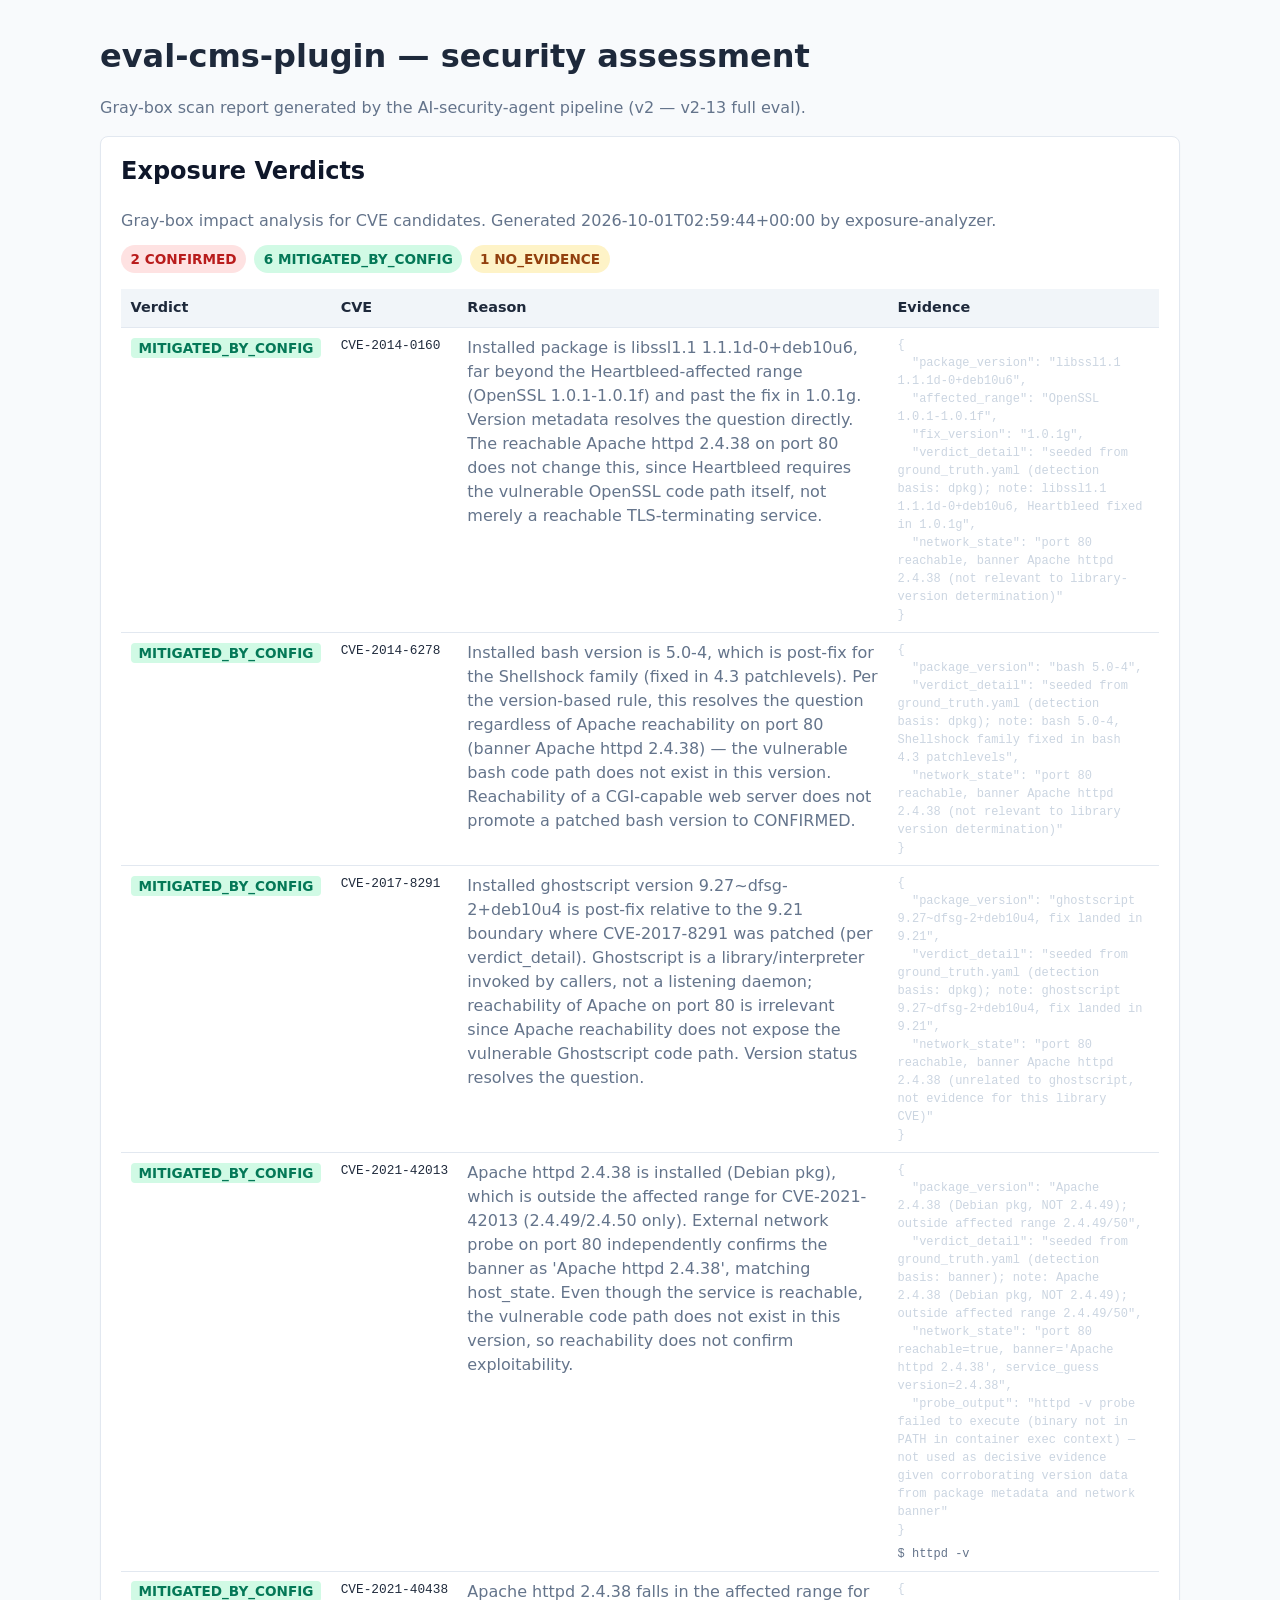
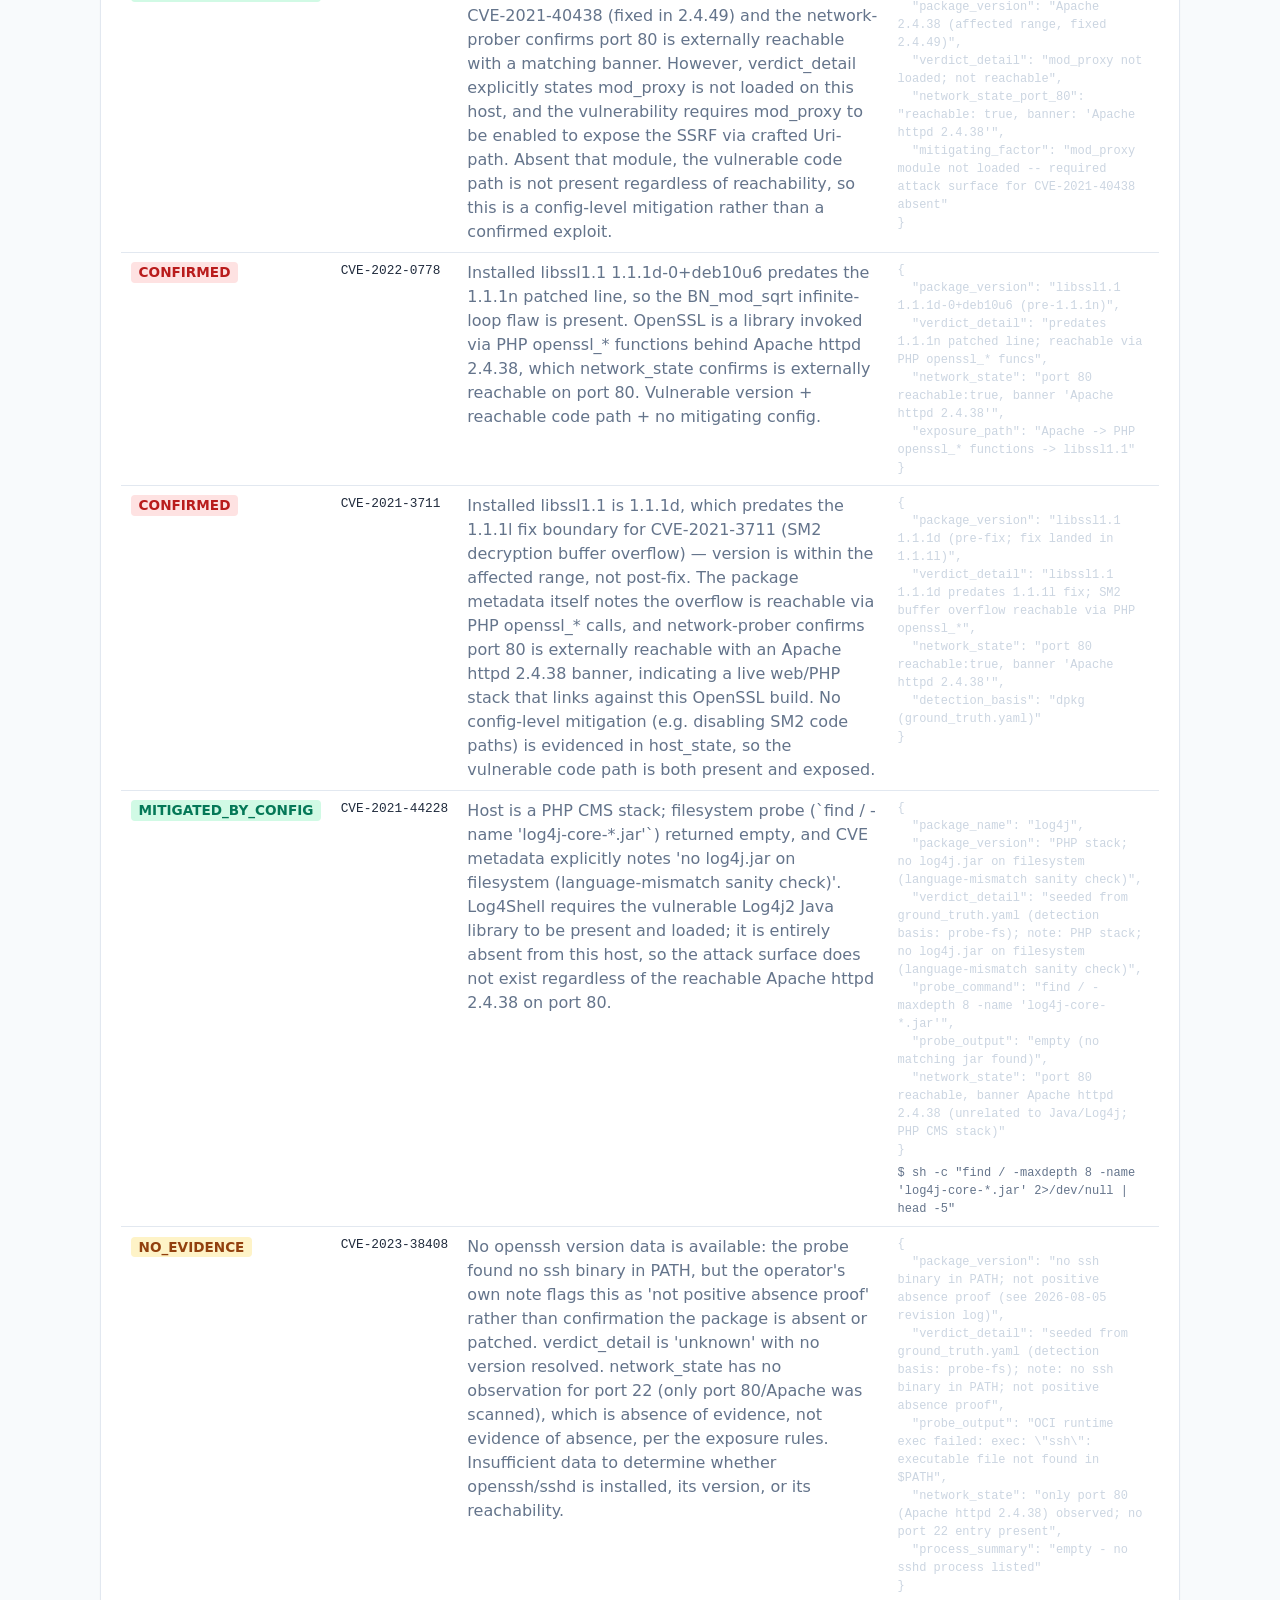
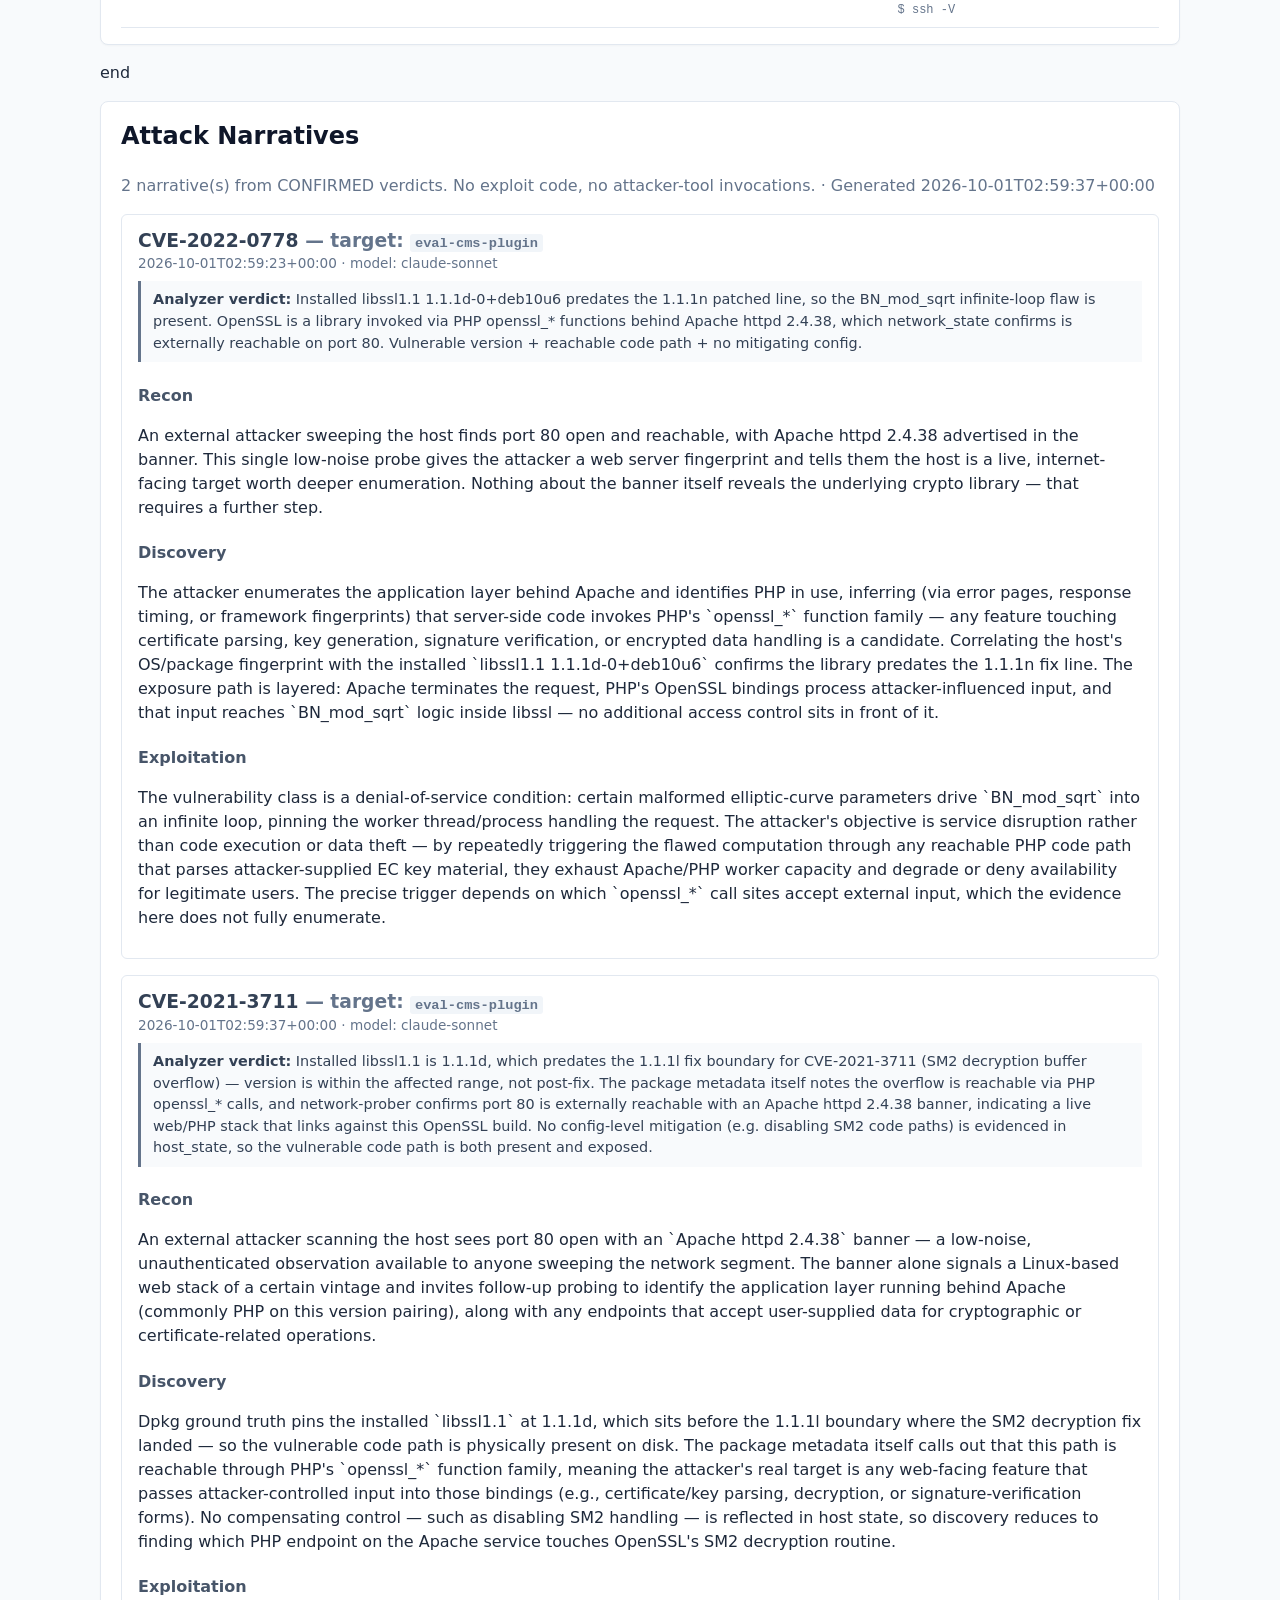
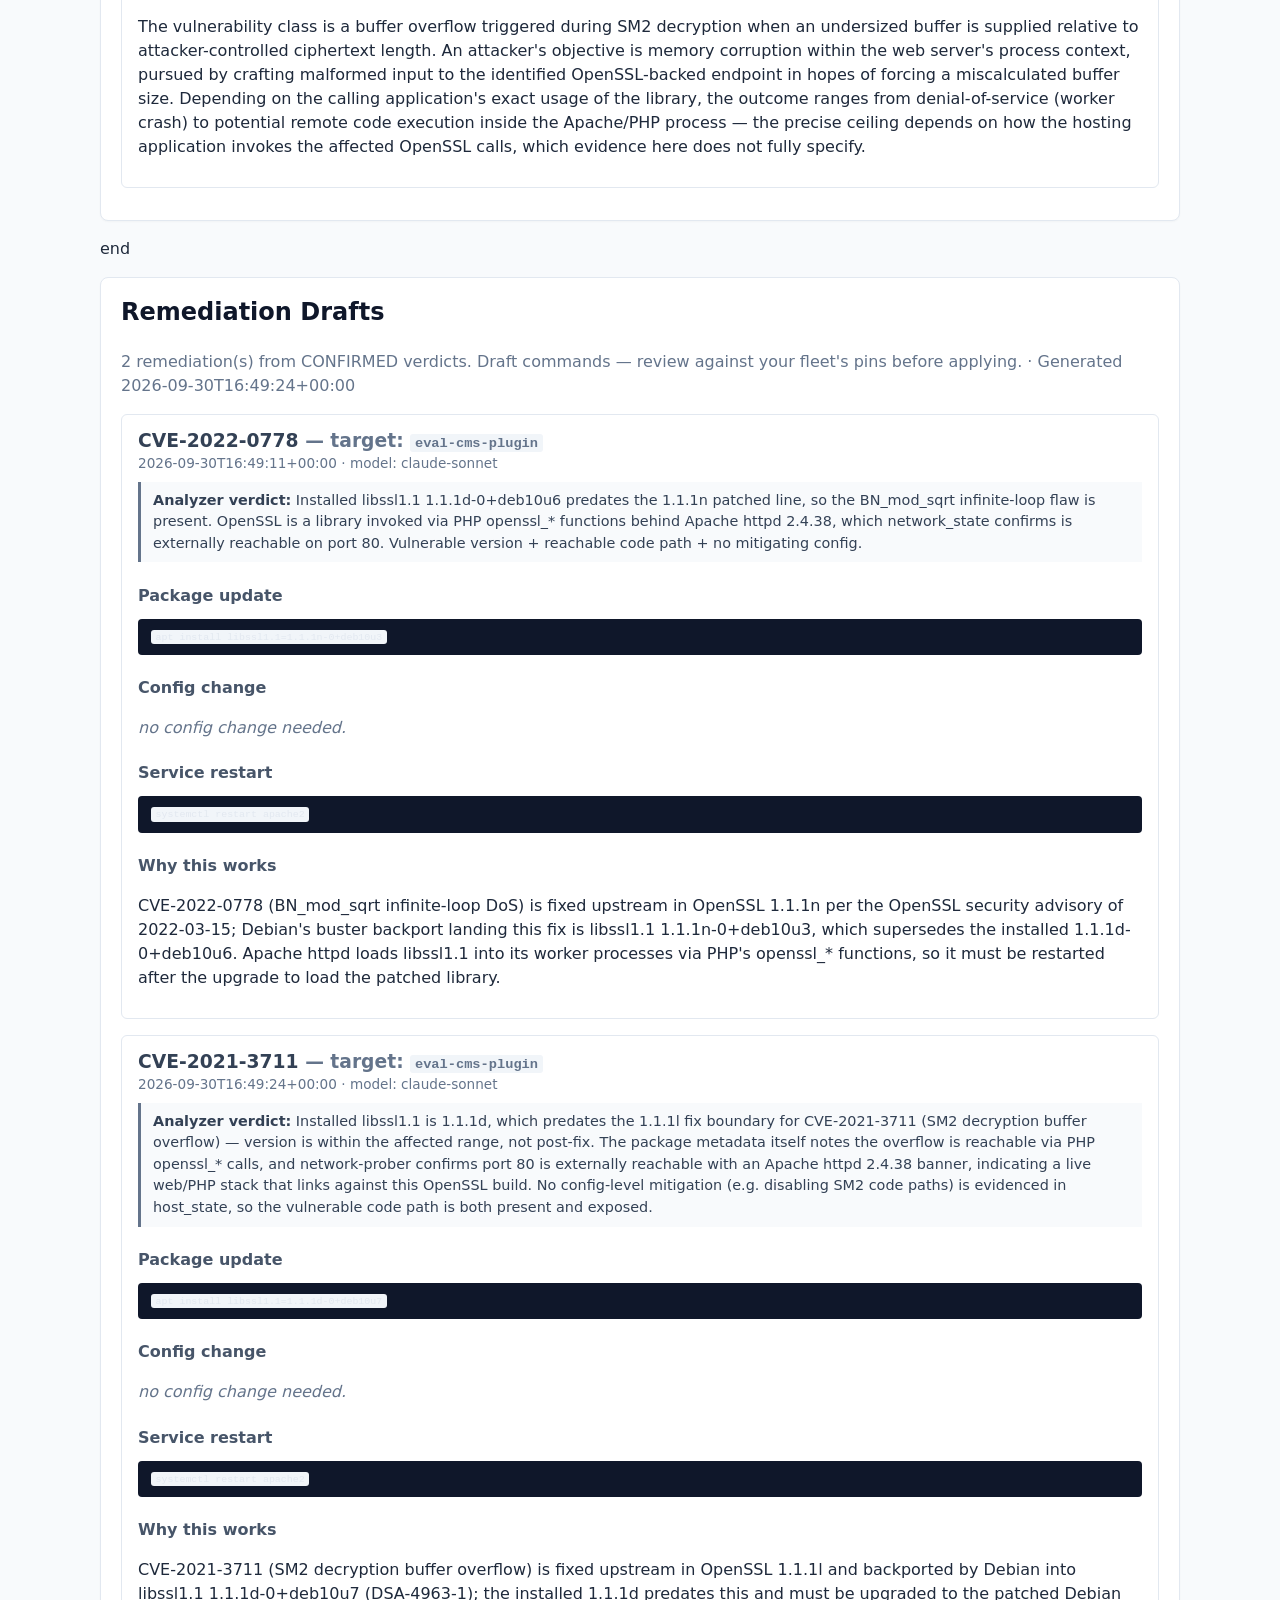
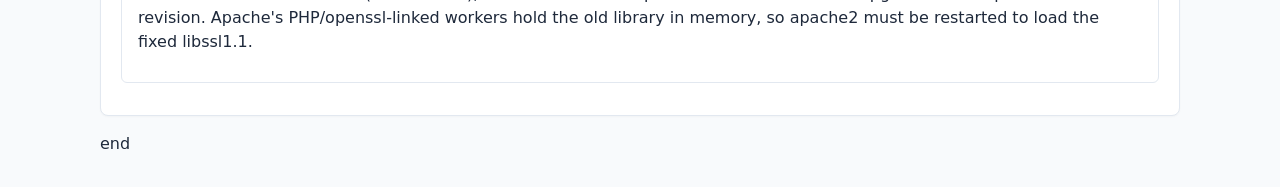
==== eval-lab/reports/eval-cms-plugin/report.html @ 0b66a5e2 "docs(report): eval-cms-plugin — canonical pipeline-output sample What a server owner receives after " ====
<!DOCTYPE html>
<html lang="en"><head><meta charset="utf-8"><title>eval-cms-plugin — security assessment</title>
<style>
body{font-family:system-ui,-apple-system,sans-serif;max-width:1080px;margin:2rem auto;padding:0 1.5rem;color:#1e293b;background:#f8fafc;line-height:1.5;}
h1{margin:0 0 0.25rem;}h2{margin-top:0;color:#0f172a;}h3{margin-bottom:0.25rem;color:#334155;}
h4{margin-bottom:0.25rem;color:#475569;}.muted{color:#64748b;}
.card{background:white;border:1px solid #e2e8f0;border-radius:8px;padding:1rem 1.25rem;margin:1rem 0;box-shadow:0 1px 2px rgba(0,0,0,0.03);}
.sev-counts{display:flex;gap:0.5rem;flex-wrap:wrap;margin:0.5rem 0 1rem;}
.sev-pill{padding:0.25rem 0.6rem;border-radius:999px;font-size:0.85em;font-weight:600;}
.sev-critical{background:#fee2e2;color:#b91c1c;}.sev-medium{background:#fef3c7;color:#92400e;}
.sev-low{background:#d1fae5;color:#047857;}.sev-info{background:#dbeafe;color:#1e40af;}
.badge{padding:0.15rem 0.5rem;border-radius:4px;font-size:0.85em;font-weight:600;}
table{border-collapse:collapse;width:100%;}th,td{text-align:left;padding:0.5rem 0.6rem;vertical-align:top;border-bottom:1px solid #e2e8f0;}
th{background:#f1f5f9;font-size:0.9em;}code{background:#f1f5f9;padding:0.1rem 0.3rem;border-radius:3px;font-size:0.9em;}
</style></head><body>
<h1>eval-cms-plugin — security assessment</h1>
<p class="muted">Gray-box scan report generated by the AI-security-agent pipeline (v2 — v2-13 full eval).</p>
<!-- exposure-analyzer:verdicts -->
  <div class="card">
    <h2>Exposure Verdicts</h2>
    <p class="muted" style="margin-bottom:0.75rem;">
      Gray-box impact analysis for CVE candidates. Generated 2026-10-01T02:59:44+00:00
      by exposure-analyzer.
    </p>
    <div class="sev-counts">
      <div class="sev-pill sev-critical">2 CONFIRMED</div>
      <div class="sev-pill sev-low">6 MITIGATED_BY_CONFIG</div>
      <div class="sev-pill sev-medium">1 NO_EVIDENCE</div>
    </div>
    <table>
      <thead>
        <tr>
          <th>Verdict</th><th>CVE</th><th>Reason</th><th>Evidence</th>
        </tr>
      </thead>
      <tbody>
        <tr><td><span class="badge sev-low">MITIGATED_BY_CONFIG</span></td><td style="white-space:nowrap; font-family:monospace; font-size:0.8rem;">CVE-2014-0160</td><td class="muted">Installed package is libssl1.1 1.1.1d-0+deb10u6, far beyond the Heartbleed-affected range (OpenSSL 1.0.1-1.0.1f) and past the fix in 1.0.1g. Version metadata resolves the question directly. The reachable Apache httpd 2.4.38 on port 80 does not change this, since Heartbleed requires the vulnerable OpenSSL code path itself, not merely a reachable TLS-terminating service.</td><td><pre style="margin:0; font-size:0.75rem; color:#cbd5e1; white-space:pre-wrap;">{
  &quot;package_version&quot;: &quot;libssl1.1 1.1.1d-0+deb10u6&quot;,
  &quot;affected_range&quot;: &quot;OpenSSL 1.0.1-1.0.1f&quot;,
  &quot;fix_version&quot;: &quot;1.0.1g&quot;,
  &quot;verdict_detail&quot;: &quot;seeded from ground_truth.yaml (detection basis: dpkg); note: libssl1.1 1.1.1d-0+deb10u6, Heartbleed fixed in 1.0.1g&quot;,
  &quot;network_state&quot;: &quot;port 80 reachable, banner Apache httpd 2.4.38 (not relevant to library-version determination)&quot;
}</pre></td></tr>
        <tr><td><span class="badge sev-low">MITIGATED_BY_CONFIG</span></td><td style="white-space:nowrap; font-family:monospace; font-size:0.8rem;">CVE-2014-6278</td><td class="muted">Installed bash version is 5.0-4, which is post-fix for the Shellshock family (fixed in 4.3 patchlevels). Per the version-based rule, this resolves the question regardless of Apache reachability on port 80 (banner Apache httpd 2.4.38) — the vulnerable bash code path does not exist in this version. Reachability of a CGI-capable web server does not promote a patched bash version to CONFIRMED.</td><td><pre style="margin:0; font-size:0.75rem; color:#cbd5e1; white-space:pre-wrap;">{
  &quot;package_version&quot;: &quot;bash 5.0-4&quot;,
  &quot;verdict_detail&quot;: &quot;seeded from ground_truth.yaml (detection basis: dpkg); note: bash 5.0-4, Shellshock family fixed in bash 4.3 patchlevels&quot;,
  &quot;network_state&quot;: &quot;port 80 reachable, banner Apache httpd 2.4.38 (not relevant to library version determination)&quot;
}</pre></td></tr>
        <tr><td><span class="badge sev-low">MITIGATED_BY_CONFIG</span></td><td style="white-space:nowrap; font-family:monospace; font-size:0.8rem;">CVE-2017-8291</td><td class="muted">Installed ghostscript version 9.27~dfsg-2+deb10u4 is post-fix relative to the 9.21 boundary where CVE-2017-8291 was patched (per verdict_detail). Ghostscript is a library/interpreter invoked by callers, not a listening daemon; reachability of Apache on port 80 is irrelevant since Apache reachability does not expose the vulnerable Ghostscript code path. Version status resolves the question.</td><td><pre style="margin:0; font-size:0.75rem; color:#cbd5e1; white-space:pre-wrap;">{
  &quot;package_version&quot;: &quot;ghostscript 9.27~dfsg-2+deb10u4, fix landed in 9.21&quot;,
  &quot;verdict_detail&quot;: &quot;seeded from ground_truth.yaml (detection basis: dpkg); note: ghostscript 9.27~dfsg-2+deb10u4, fix landed in 9.21&quot;,
  &quot;network_state&quot;: &quot;port 80 reachable, banner Apache httpd 2.4.38 (unrelated to ghostscript, not evidence for this library CVE)&quot;
}</pre></td></tr>
        <tr><td><span class="badge sev-low">MITIGATED_BY_CONFIG</span></td><td style="white-space:nowrap; font-family:monospace; font-size:0.8rem;">CVE-2021-42013</td><td class="muted">Apache httpd 2.4.38 is installed (Debian pkg), which is outside the affected range for CVE-2021-42013 (2.4.49/2.4.50 only). External network probe on port 80 independently confirms the banner as &#x27;Apache httpd 2.4.38&#x27;, matching host_state. Even though the service is reachable, the vulnerable code path does not exist in this version, so reachability does not confirm exploitability.</td><td><pre style="margin:0; font-size:0.75rem; color:#cbd5e1; white-space:pre-wrap;">{
  &quot;package_version&quot;: &quot;Apache 2.4.38 (Debian pkg, NOT 2.4.49); outside affected range 2.4.49/50&quot;,
  &quot;verdict_detail&quot;: &quot;seeded from ground_truth.yaml (detection basis: banner); note: Apache 2.4.38 (Debian pkg, NOT 2.4.49); outside affected range 2.4.49/50&quot;,
  &quot;network_state&quot;: &quot;port 80 reachable=true, banner=&#x27;Apache httpd 2.4.38&#x27;, service_guess version=2.4.38&quot;,
  &quot;probe_output&quot;: &quot;httpd -v probe failed to execute (binary not in PATH in container exec context) — not used as decisive evidence given corroborating version data from package metadata and network banner&quot;
}</pre><div class="muted" style="font-family:monospace; font-size:0.75rem; margin-top:0.35rem;">$ httpd -v</div></td></tr>
        <tr><td><span class="badge sev-low">MITIGATED_BY_CONFIG</span></td><td style="white-space:nowrap; font-family:monospace; font-size:0.8rem;">CVE-2021-40438</td><td class="muted">Apache httpd 2.4.38 falls in the affected range for CVE-2021-40438 (fixed in 2.4.49) and the network-prober confirms port 80 is externally reachable with a matching banner. However, verdict_detail explicitly states mod_proxy is not loaded on this host, and the vulnerability requires mod_proxy to be enabled to expose the SSRF via crafted Uri-path. Absent that module, the vulnerable code path is not present regardless of reachability, so this is a config-level mitigation rather than a confirmed exploit.</td><td><pre style="margin:0; font-size:0.75rem; color:#cbd5e1; white-space:pre-wrap;">{
  &quot;package_version&quot;: &quot;Apache 2.4.38 (affected range, fixed 2.4.49)&quot;,
  &quot;verdict_detail&quot;: &quot;mod_proxy not loaded; not reachable&quot;,
  &quot;network_state_port_80&quot;: &quot;reachable: true, banner: &#x27;Apache httpd 2.4.38&#x27;&quot;,
  &quot;mitigating_factor&quot;: &quot;mod_proxy module not loaded -- required attack surface for CVE-2021-40438 absent&quot;
}</pre></td></tr>
        <tr><td><span class="badge sev-critical">CONFIRMED</span></td><td style="white-space:nowrap; font-family:monospace; font-size:0.8rem;">CVE-2022-0778</td><td class="muted">Installed libssl1.1 1.1.1d-0+deb10u6 predates the 1.1.1n patched line, so the BN_mod_sqrt infinite-loop flaw is present. OpenSSL is a library invoked via PHP openssl_* functions behind Apache httpd 2.4.38, which network_state confirms is externally reachable on port 80. Vulnerable version + reachable code path + no mitigating config.</td><td><pre style="margin:0; font-size:0.75rem; color:#cbd5e1; white-space:pre-wrap;">{
  &quot;package_version&quot;: &quot;libssl1.1 1.1.1d-0+deb10u6 (pre-1.1.1n)&quot;,
  &quot;verdict_detail&quot;: &quot;predates 1.1.1n patched line; reachable via PHP openssl_* funcs&quot;,
  &quot;network_state&quot;: &quot;port 80 reachable:true, banner &#x27;Apache httpd 2.4.38&#x27;&quot;,
  &quot;exposure_path&quot;: &quot;Apache -&gt; PHP openssl_* functions -&gt; libssl1.1&quot;
}</pre></td></tr>
        <tr><td><span class="badge sev-critical">CONFIRMED</span></td><td style="white-space:nowrap; font-family:monospace; font-size:0.8rem;">CVE-2021-3711</td><td class="muted">Installed libssl1.1 is 1.1.1d, which predates the 1.1.1l fix boundary for CVE-2021-3711 (SM2 decryption buffer overflow) — version is within the affected range, not post-fix. The package metadata itself notes the overflow is reachable via PHP openssl_* calls, and network-prober confirms port 80 is externally reachable with an Apache httpd 2.4.38 banner, indicating a live web/PHP stack that links against this OpenSSL build. No config-level mitigation (e.g. disabling SM2 code paths) is evidenced in host_state, so the vulnerable code path is both present and exposed.</td><td><pre style="margin:0; font-size:0.75rem; color:#cbd5e1; white-space:pre-wrap;">{
  &quot;package_version&quot;: &quot;libssl1.1 1.1.1d (pre-fix; fix landed in 1.1.1l)&quot;,
  &quot;verdict_detail&quot;: &quot;libssl1.1 1.1.1d predates 1.1.1l fix; SM2 buffer overflow reachable via PHP openssl_*&quot;,
  &quot;network_state&quot;: &quot;port 80 reachable:true, banner &#x27;Apache httpd 2.4.38&#x27;&quot;,
  &quot;detection_basis&quot;: &quot;dpkg (ground_truth.yaml)&quot;
}</pre></td></tr>
        <tr><td><span class="badge sev-low">MITIGATED_BY_CONFIG</span></td><td style="white-space:nowrap; font-family:monospace; font-size:0.8rem;">CVE-2021-44228</td><td class="muted">Host is a PHP CMS stack; filesystem probe (`find / -name &#x27;log4j-core-*.jar&#x27;`) returned empty, and CVE metadata explicitly notes &#x27;no log4j.jar on filesystem (language-mismatch sanity check)&#x27;. Log4Shell requires the vulnerable Log4j2 Java library to be present and loaded; it is entirely absent from this host, so the attack surface does not exist regardless of the reachable Apache httpd 2.4.38 on port 80.</td><td><pre style="margin:0; font-size:0.75rem; color:#cbd5e1; white-space:pre-wrap;">{
  &quot;package_name&quot;: &quot;log4j&quot;,
  &quot;package_version&quot;: &quot;PHP stack; no log4j.jar on filesystem (language-mismatch sanity check)&quot;,
  &quot;verdict_detail&quot;: &quot;seeded from ground_truth.yaml (detection basis: probe-fs); note: PHP stack; no log4j.jar on filesystem (language-mismatch sanity check)&quot;,
  &quot;probe_command&quot;: &quot;find / -maxdepth 8 -name &#x27;log4j-core-*.jar&#x27;&quot;,
  &quot;probe_output&quot;: &quot;empty (no matching jar found)&quot;,
  &quot;network_state&quot;: &quot;port 80 reachable, banner Apache httpd 2.4.38 (unrelated to Java/Log4j; PHP CMS stack)&quot;
}</pre><div class="muted" style="font-family:monospace; font-size:0.75rem; margin-top:0.35rem;">$ sh -c &quot;find / -maxdepth 8 -name &#x27;log4j-core-*.jar&#x27; 2&gt;/dev/null | head -5&quot;</div></td></tr>
        <tr><td><span class="badge sev-medium">NO_EVIDENCE</span></td><td style="white-space:nowrap; font-family:monospace; font-size:0.8rem;">CVE-2023-38408</td><td class="muted">No openssh version data is available: the probe found no ssh binary in PATH, but the operator&#x27;s own note flags this as &#x27;not positive absence proof&#x27; rather than confirmation the package is absent or patched. verdict_detail is &#x27;unknown&#x27; with no version resolved. network_state has no observation for port 22 (only port 80/Apache was scanned), which is absence of evidence, not evidence of absence, per the exposure rules. Insufficient data to determine whether openssh/sshd is installed, its version, or its reachability.</td><td><pre style="margin:0; font-size:0.75rem; color:#cbd5e1; white-space:pre-wrap;">{
  &quot;package_version&quot;: &quot;no ssh binary in PATH; not positive absence proof (see 2026-08-05 revision log)&quot;,
  &quot;verdict_detail&quot;: &quot;seeded from ground_truth.yaml (detection basis: probe-fs); note: no ssh binary in PATH; not positive absence proof&quot;,
  &quot;probe_output&quot;: &quot;OCI runtime exec failed: exec: \&quot;ssh\&quot;: executable file not found in $PATH&quot;,
  &quot;network_state&quot;: &quot;only port 80 (Apache httpd 2.4.38) observed; no port 22 entry present&quot;,
  &quot;process_summary&quot;: &quot;empty - no sshd process listed&quot;
}</pre><div class="muted" style="font-family:monospace; font-size:0.75rem; margin-top:0.35rem;">$ ssh -V</div></td></tr>
      </tbody>
    </table>
  </div>
<!-- exposure-analyzer:verdicts --> end
<!-- exposure-analyzer:attack-narratives -->
  <div class="card">
    <h2>Attack Narratives</h2>
    <p class="muted" style="margin-bottom:0.75rem;">2 narrative(s) from CONFIRMED verdicts. No exploit code, no attacker-tool invocations. · Generated 2026-10-01T02:59:37+00:00</p>
    <div style="margin:1rem 0;padding:0.75rem 1rem;border:1px solid #e2e8f0;border-radius:6px;">
      <h3 style="margin-top:0;">CVE-2022-0778 <span class="muted">— target: <code>eval-cms-plugin</code></span></h3>
      <div class="muted" style="font-size:0.85em;margin-top:-0.35rem;margin-bottom:0.35rem;">2026-10-01T02:59:23+00:00 · model: claude-sonnet</div>
      <blockquote style="margin:0.5rem 0;padding:0.5rem 0.75rem;border-left:3px solid #64748b;background:#f8fafc;font-size:0.9em;color:#334155;"><strong>Analyzer verdict:</strong> Installed libssl1.1 1.1.1d-0+deb10u6 predates the 1.1.1n patched line, so the BN_mod_sqrt infinite-loop flaw is present. OpenSSL is a library invoked via PHP openssl_* functions behind Apache httpd 2.4.38, which network_state confirms is externally reachable on port 80. Vulnerable version + reachable code path + no mitigating config.</blockquote>
      <h4 style="margin-bottom:0.25rem;">Recon</h4>
      <p>An external attacker sweeping the host finds port 80 open and reachable, with Apache httpd 2.4.38 advertised in the banner. This single low-noise probe gives the attacker a web server fingerprint and tells them the host is a live, internet-facing target worth deeper enumeration. Nothing about the banner itself reveals the underlying crypto library — that requires a further step.</p>
      <h4 style="margin-bottom:0.25rem;">Discovery</h4>
      <p>The attacker enumerates the application layer behind Apache and identifies PHP in use, inferring (via error pages, response timing, or framework fingerprints) that server-side code invokes PHP&#x27;s `openssl_*` function family — any feature touching certificate parsing, key generation, signature verification, or encrypted data handling is a candidate. Correlating the host&#x27;s OS/package fingerprint with the installed `libssl1.1 1.1.1d-0+deb10u6` confirms the library predates the 1.1.1n fix line. The exposure path is layered: Apache terminates the request, PHP&#x27;s OpenSSL bindings process attacker-influenced input, and that input reaches `BN_mod_sqrt` logic inside libssl — no additional access control sits in front of it.</p>
      <h4 style="margin-bottom:0.25rem;">Exploitation</h4>
      <p>The vulnerability class is a denial-of-service condition: certain malformed elliptic-curve parameters drive `BN_mod_sqrt` into an infinite loop, pinning the worker thread/process handling the request. The attacker&#x27;s objective is service disruption rather than code execution or data theft — by repeatedly triggering the flawed computation through any reachable PHP code path that parses attacker-supplied EC key material, they exhaust Apache/PHP worker capacity and degrade or deny availability for legitimate users. The precise trigger depends on which `openssl_*` call sites accept external input, which the evidence here does not fully enumerate.</p>
    </div>
    <div style="margin:1rem 0;padding:0.75rem 1rem;border:1px solid #e2e8f0;border-radius:6px;">
      <h3 style="margin-top:0;">CVE-2021-3711 <span class="muted">— target: <code>eval-cms-plugin</code></span></h3>
      <div class="muted" style="font-size:0.85em;margin-top:-0.35rem;margin-bottom:0.35rem;">2026-10-01T02:59:37+00:00 · model: claude-sonnet</div>
      <blockquote style="margin:0.5rem 0;padding:0.5rem 0.75rem;border-left:3px solid #64748b;background:#f8fafc;font-size:0.9em;color:#334155;"><strong>Analyzer verdict:</strong> Installed libssl1.1 is 1.1.1d, which predates the 1.1.1l fix boundary for CVE-2021-3711 (SM2 decryption buffer overflow) — version is within the affected range, not post-fix. The package metadata itself notes the overflow is reachable via PHP openssl_* calls, and network-prober confirms port 80 is externally reachable with an Apache httpd 2.4.38 banner, indicating a live web/PHP stack that links against this OpenSSL build. No config-level mitigation (e.g. disabling SM2 code paths) is evidenced in host_state, so the vulnerable code path is both present and exposed.</blockquote>
      <h4 style="margin-bottom:0.25rem;">Recon</h4>
      <p>An external attacker scanning the host sees port 80 open with an `Apache httpd 2.4.38` banner — a low-noise, unauthenticated observation available to anyone sweeping the network segment. The banner alone signals a Linux-based web stack of a certain vintage and invites follow-up probing to identify the application layer running behind Apache (commonly PHP on this version pairing), along with any endpoints that accept user-supplied data for cryptographic or certificate-related operations.</p>
      <h4 style="margin-bottom:0.25rem;">Discovery</h4>
      <p>Dpkg ground truth pins the installed `libssl1.1` at 1.1.1d, which sits before the 1.1.1l boundary where the SM2 decryption fix landed — so the vulnerable code path is physically present on disk. The package metadata itself calls out that this path is reachable through PHP&#x27;s `openssl_*` function family, meaning the attacker&#x27;s real target is any web-facing feature that passes attacker-controlled input into those bindings (e.g., certificate/key parsing, decryption, or signature-verification forms). No compensating control — such as disabling SM2 handling — is reflected in host state, so discovery reduces to finding which PHP endpoint on the Apache service touches OpenSSL&#x27;s SM2 decryption routine.</p>
      <h4 style="margin-bottom:0.25rem;">Exploitation</h4>
      <p>The vulnerability class is a buffer overflow triggered during SM2 decryption when an undersized buffer is supplied relative to attacker-controlled ciphertext length. An attacker&#x27;s objective is memory corruption within the web server&#x27;s process context, pursued by crafting malformed input to the identified OpenSSL-backed endpoint in hopes of forcing a miscalculated buffer size. Depending on the calling application&#x27;s exact usage of the library, the outcome ranges from denial-of-service (worker crash) to potential remote code execution inside the Apache/PHP process — the precise ceiling depends on how the hosting application invokes the affected OpenSSL calls, which evidence here does not fully specify.</p>
    </div>
  </div>
<!-- exposure-analyzer:attack-narratives --> end
<!-- exposure-analyzer:remediations -->
  <div class="card">
    <h2>Remediation Drafts</h2>
    <p class="muted" style="margin-bottom:0.75rem;">2 remediation(s) from CONFIRMED verdicts. Draft commands — review against your fleet's pins before applying. · Generated 2026-09-30T16:49:24+00:00</p>
    <div style="margin:1rem 0;padding:0.75rem 1rem;border:1px solid #e2e8f0;border-radius:6px;">
      <h3 style="margin-top:0;">CVE-2022-0778 <span class="muted">— target: <code>eval-cms-plugin</code></span></h3>
      <div class="muted" style="font-size:0.85em;margin-top:-0.35rem;margin-bottom:0.35rem;">2026-09-30T16:49:11+00:00 · model: claude-sonnet</div>
      <blockquote style="margin:0.5rem 0;padding:0.5rem 0.75rem;border-left:3px solid #64748b;background:#f8fafc;font-size:0.9em;color:#334155;"><strong>Analyzer verdict:</strong> Installed libssl1.1 1.1.1d-0+deb10u6 predates the 1.1.1n patched line, so the BN_mod_sqrt infinite-loop flaw is present. OpenSSL is a library invoked via PHP openssl_* functions behind Apache httpd 2.4.38, which network_state confirms is externally reachable on port 80. Vulnerable version + reachable code path + no mitigating config.</blockquote>
      <h4 style="margin-bottom:0.25rem;">Package update</h4>
      <pre style="background:#0f172a;color:#e2e8f0;padding:0.6rem 0.8rem;border-radius:4px;overflow-x:auto;font-size:0.85em;"><code class="language-bash">apt install libssl1.1=1.1.1n-0+deb10u3</code></pre>
      <h4 style="margin-bottom:0.25rem;">Config change</h4>
      <p class="muted" style="font-style:italic;">no config change needed.</p>
      <h4 style="margin-bottom:0.25rem;">Service restart</h4>
      <pre style="background:#0f172a;color:#e2e8f0;padding:0.6rem 0.8rem;border-radius:4px;overflow-x:auto;font-size:0.85em;"><code class="language-bash">systemctl restart apache2</code></pre>
      <h4 style="margin-bottom:0.25rem;">Why this works</h4>
      <p>CVE-2022-0778 (BN_mod_sqrt infinite-loop DoS) is fixed upstream in OpenSSL 1.1.1n per the OpenSSL security advisory of 2022-03-15; Debian&#x27;s buster backport landing this fix is libssl1.1 1.1.1n-0+deb10u3, which supersedes the installed 1.1.1d-0+deb10u6. Apache httpd loads libssl1.1 into its worker processes via PHP&#x27;s openssl_* functions, so it must be restarted after the upgrade to load the patched library.</p>
    </div>
    <div style="margin:1rem 0;padding:0.75rem 1rem;border:1px solid #e2e8f0;border-radius:6px;">
      <h3 style="margin-top:0;">CVE-2021-3711 <span class="muted">— target: <code>eval-cms-plugin</code></span></h3>
      <div class="muted" style="font-size:0.85em;margin-top:-0.35rem;margin-bottom:0.35rem;">2026-09-30T16:49:24+00:00 · model: claude-sonnet</div>
      <blockquote style="margin:0.5rem 0;padding:0.5rem 0.75rem;border-left:3px solid #64748b;background:#f8fafc;font-size:0.9em;color:#334155;"><strong>Analyzer verdict:</strong> Installed libssl1.1 is 1.1.1d, which predates the 1.1.1l fix boundary for CVE-2021-3711 (SM2 decryption buffer overflow) — version is within the affected range, not post-fix. The package metadata itself notes the overflow is reachable via PHP openssl_* calls, and network-prober confirms port 80 is externally reachable with an Apache httpd 2.4.38 banner, indicating a live web/PHP stack that links against this OpenSSL build. No config-level mitigation (e.g. disabling SM2 code paths) is evidenced in host_state, so the vulnerable code path is both present and exposed.</blockquote>
      <h4 style="margin-bottom:0.25rem;">Package update</h4>
      <pre style="background:#0f172a;color:#e2e8f0;padding:0.6rem 0.8rem;border-radius:4px;overflow-x:auto;font-size:0.85em;"><code class="language-bash">apt install libssl1.1=1.1.1d-0+deb10u7</code></pre>
      <h4 style="margin-bottom:0.25rem;">Config change</h4>
      <p class="muted" style="font-style:italic;">no config change needed.</p>
      <h4 style="margin-bottom:0.25rem;">Service restart</h4>
      <pre style="background:#0f172a;color:#e2e8f0;padding:0.6rem 0.8rem;border-radius:4px;overflow-x:auto;font-size:0.85em;"><code class="language-bash">systemctl restart apache2</code></pre>
      <h4 style="margin-bottom:0.25rem;">Why this works</h4>
      <p>CVE-2021-3711 (SM2 decryption buffer overflow) is fixed upstream in OpenSSL 1.1.1l and backported by Debian into libssl1.1 1.1.1d-0+deb10u7 (DSA-4963-1); the installed 1.1.1d predates this and must be upgraded to the patched Debian revision. Apache&#x27;s PHP/openssl-linked workers hold the old library in memory, so apache2 must be restarted to load the fixed libssl1.1.</p>
    </div>
  </div>
<!-- exposure-analyzer:remediations --> end
</body></html>
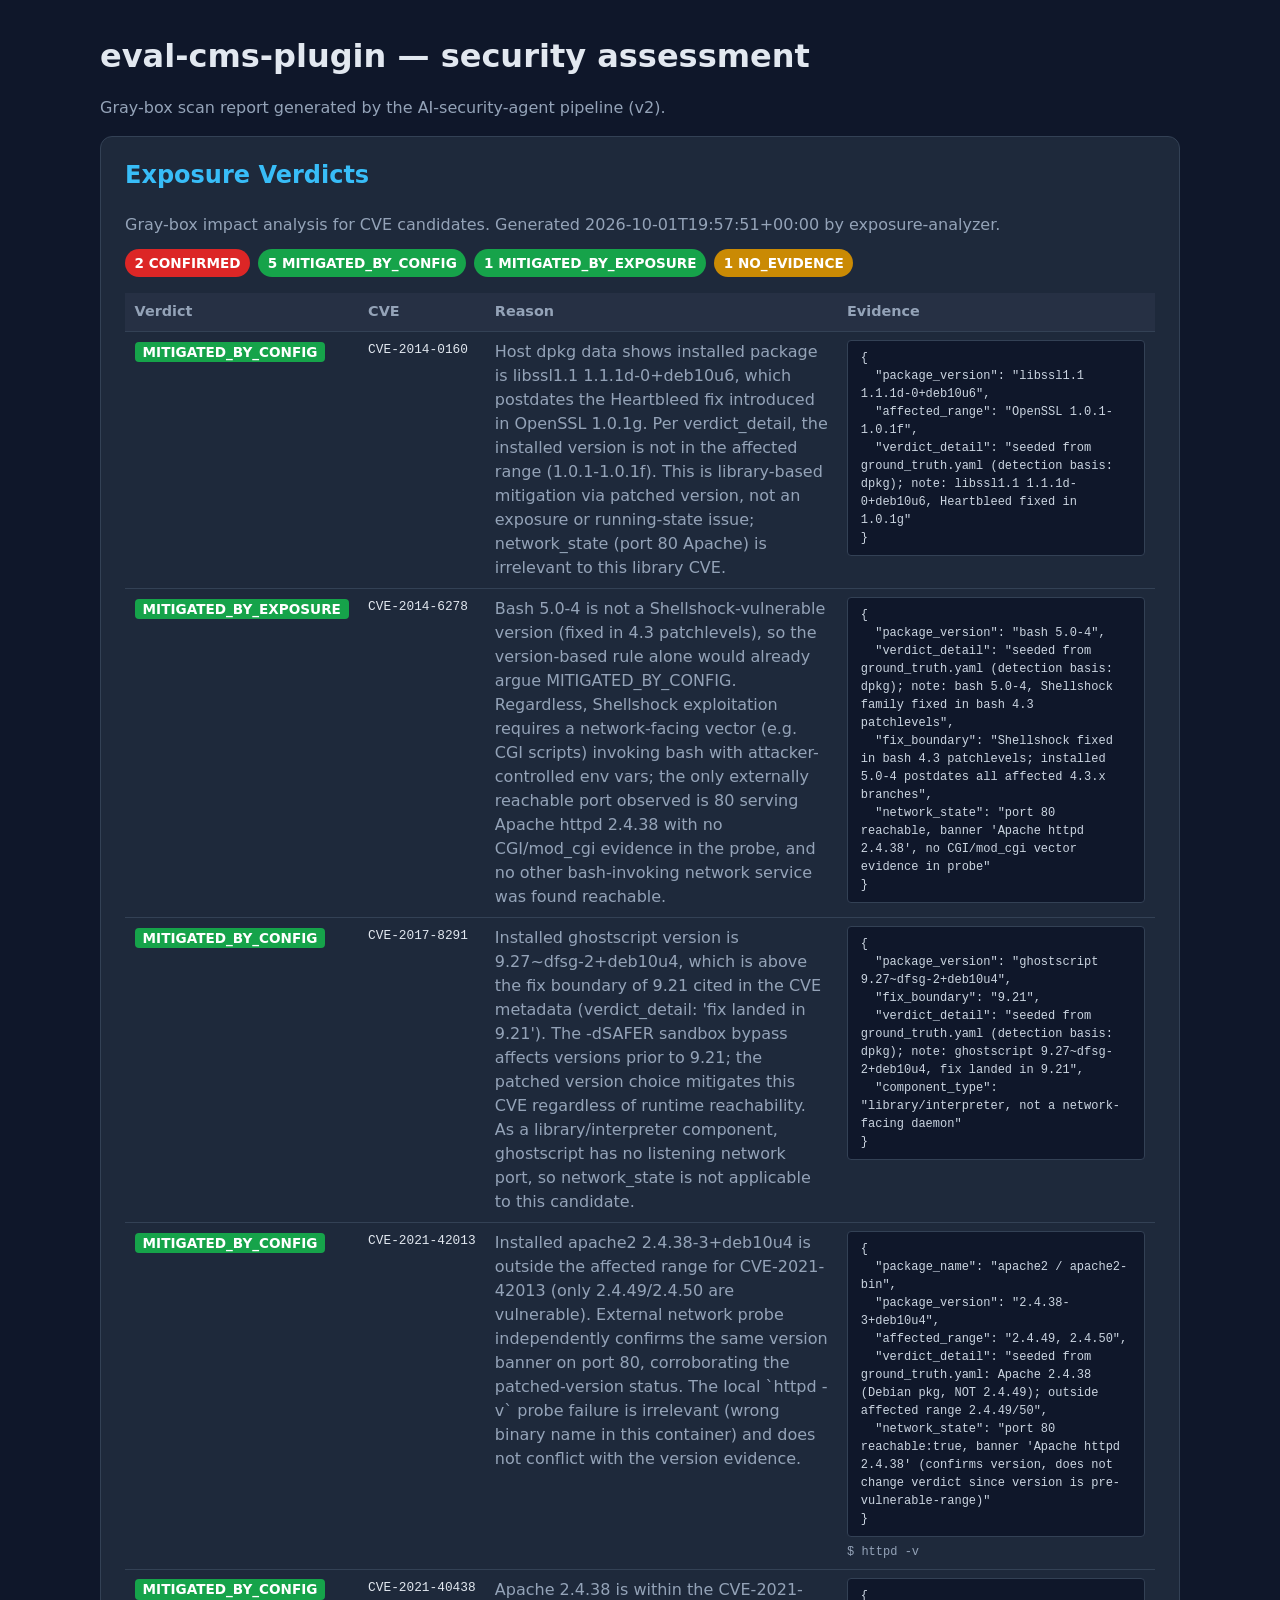
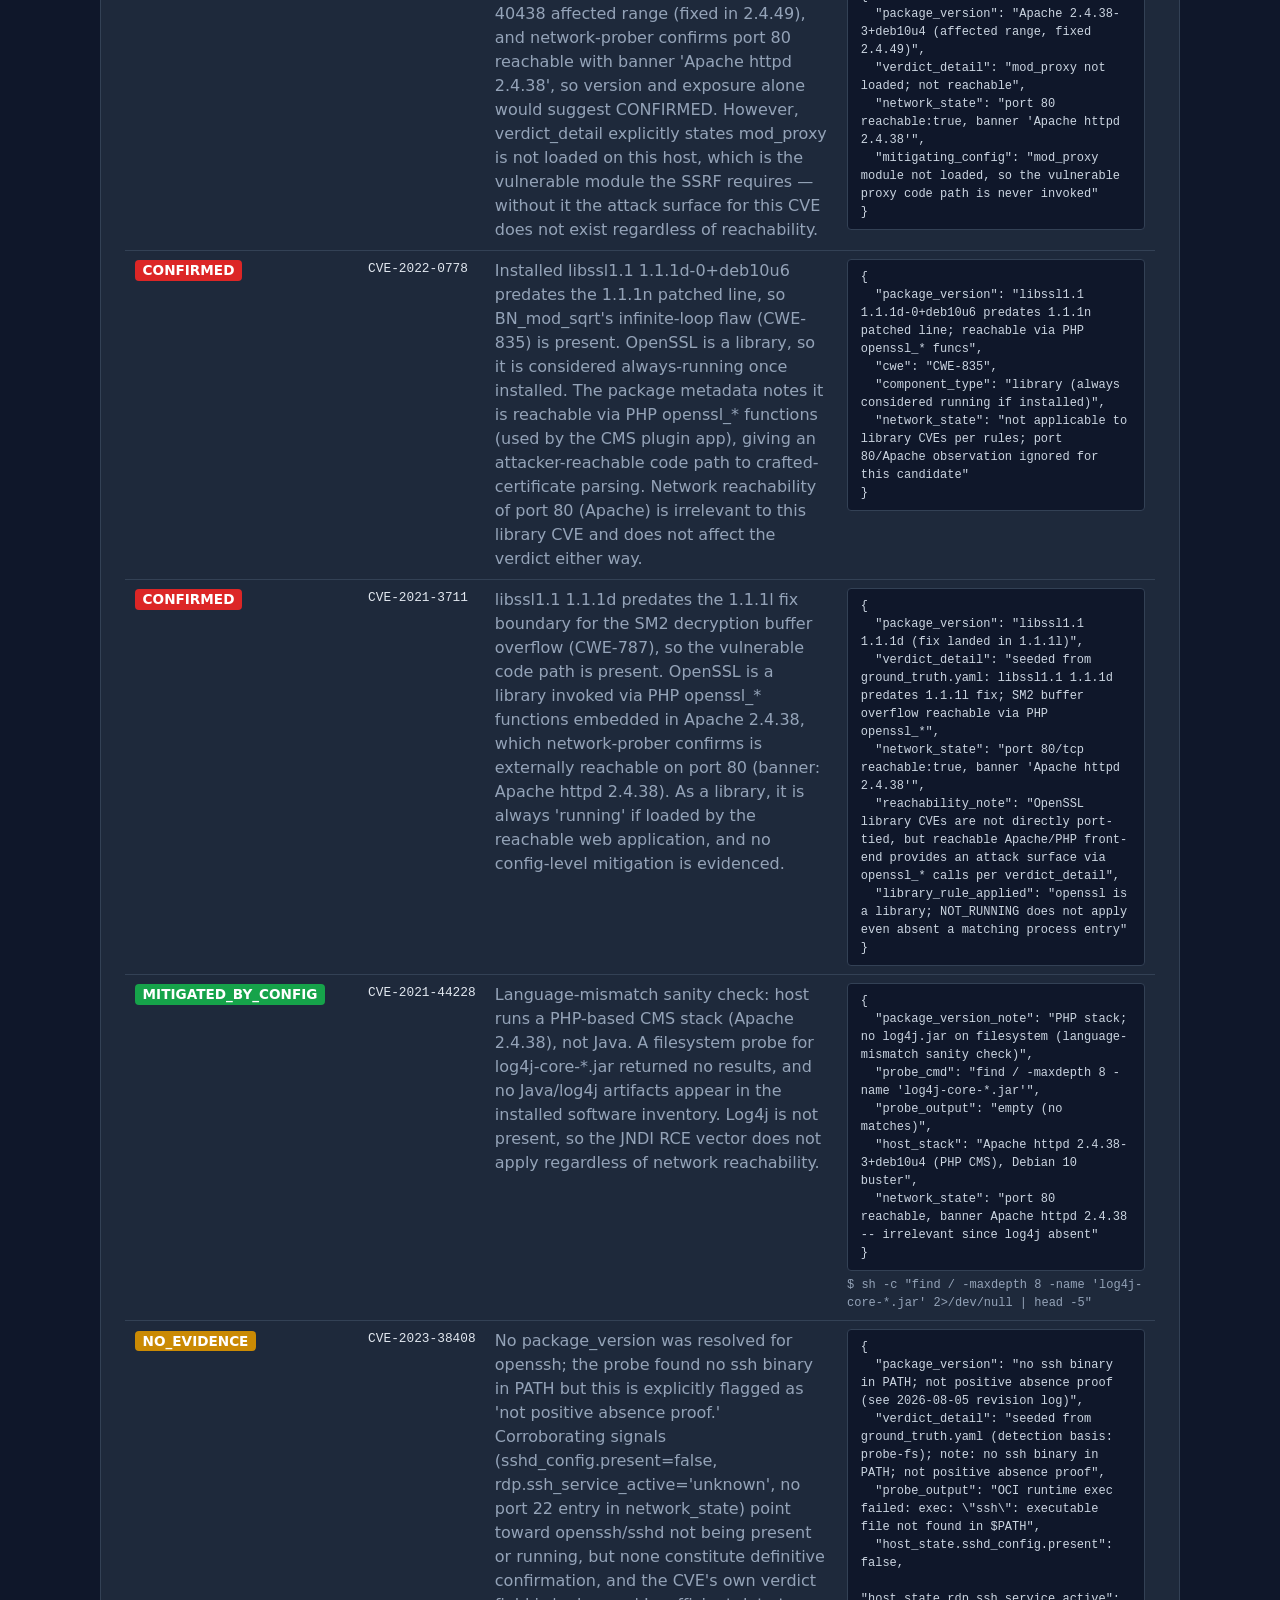
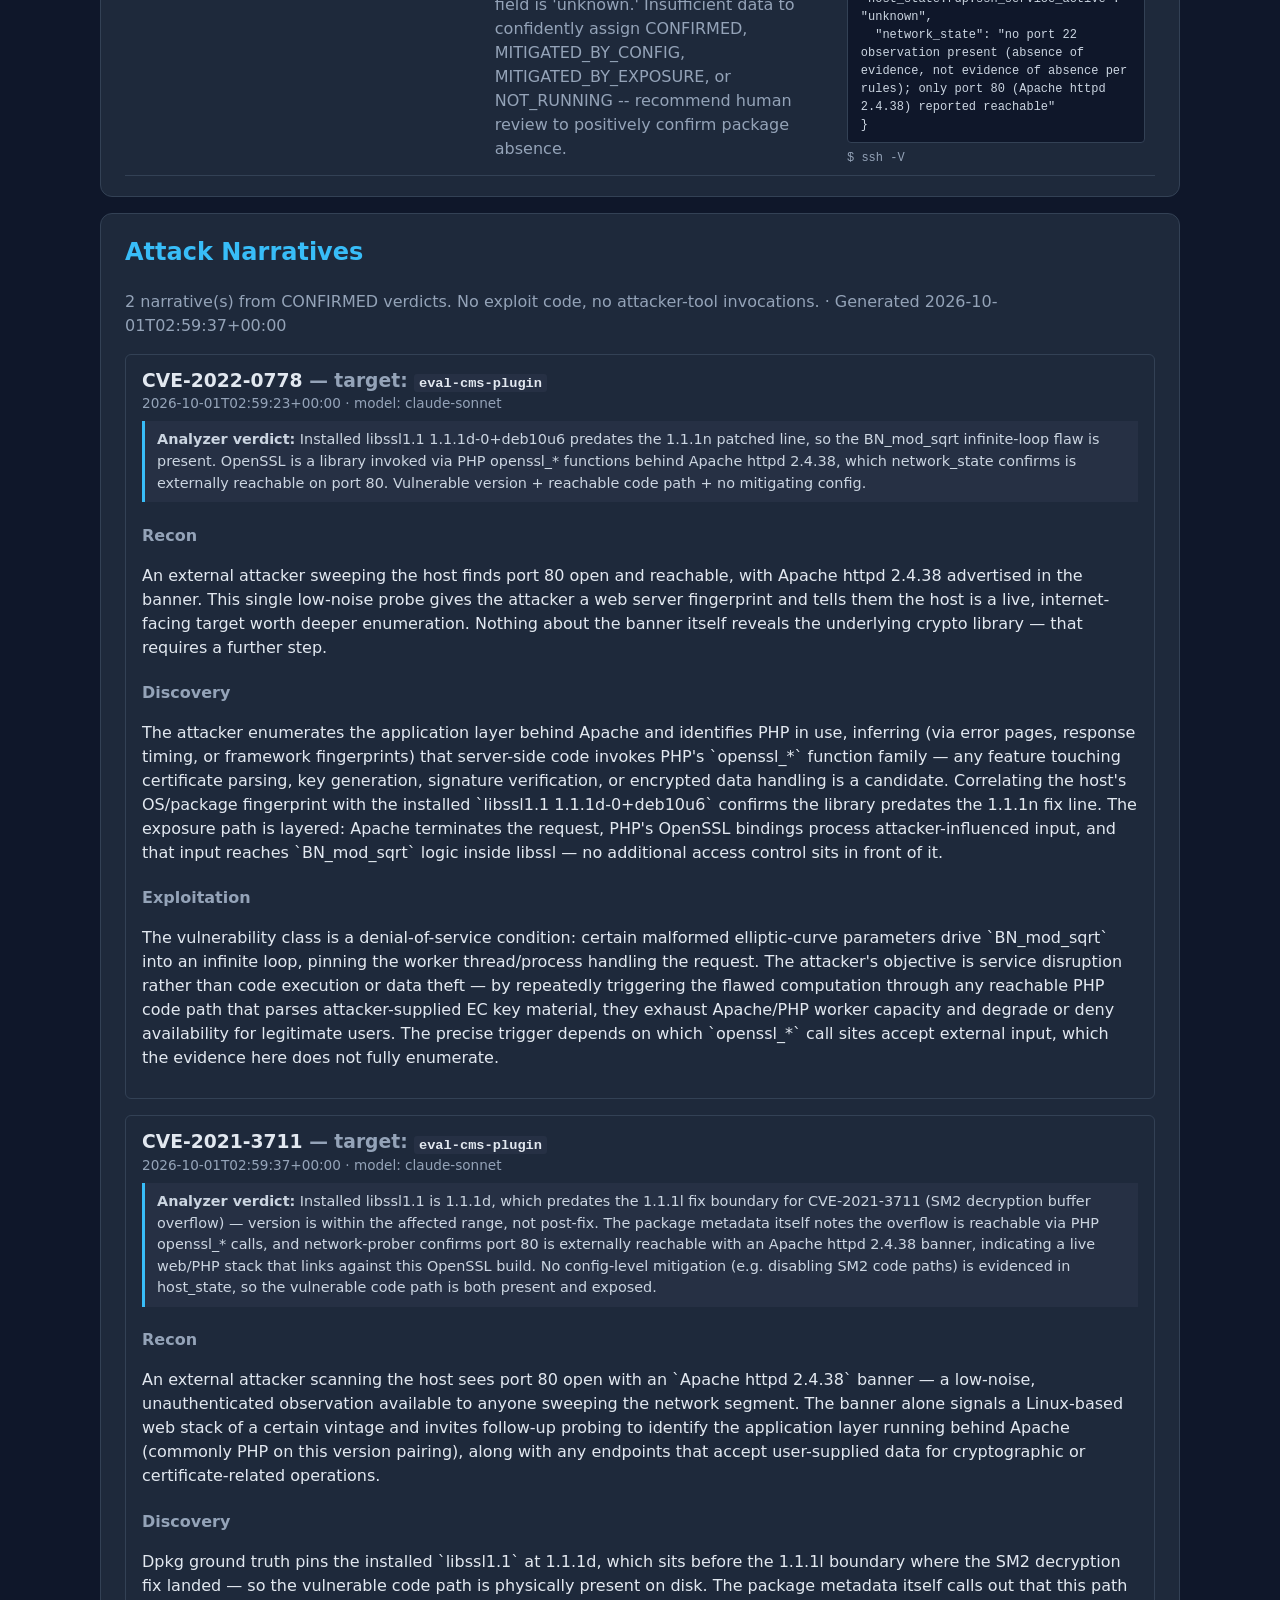
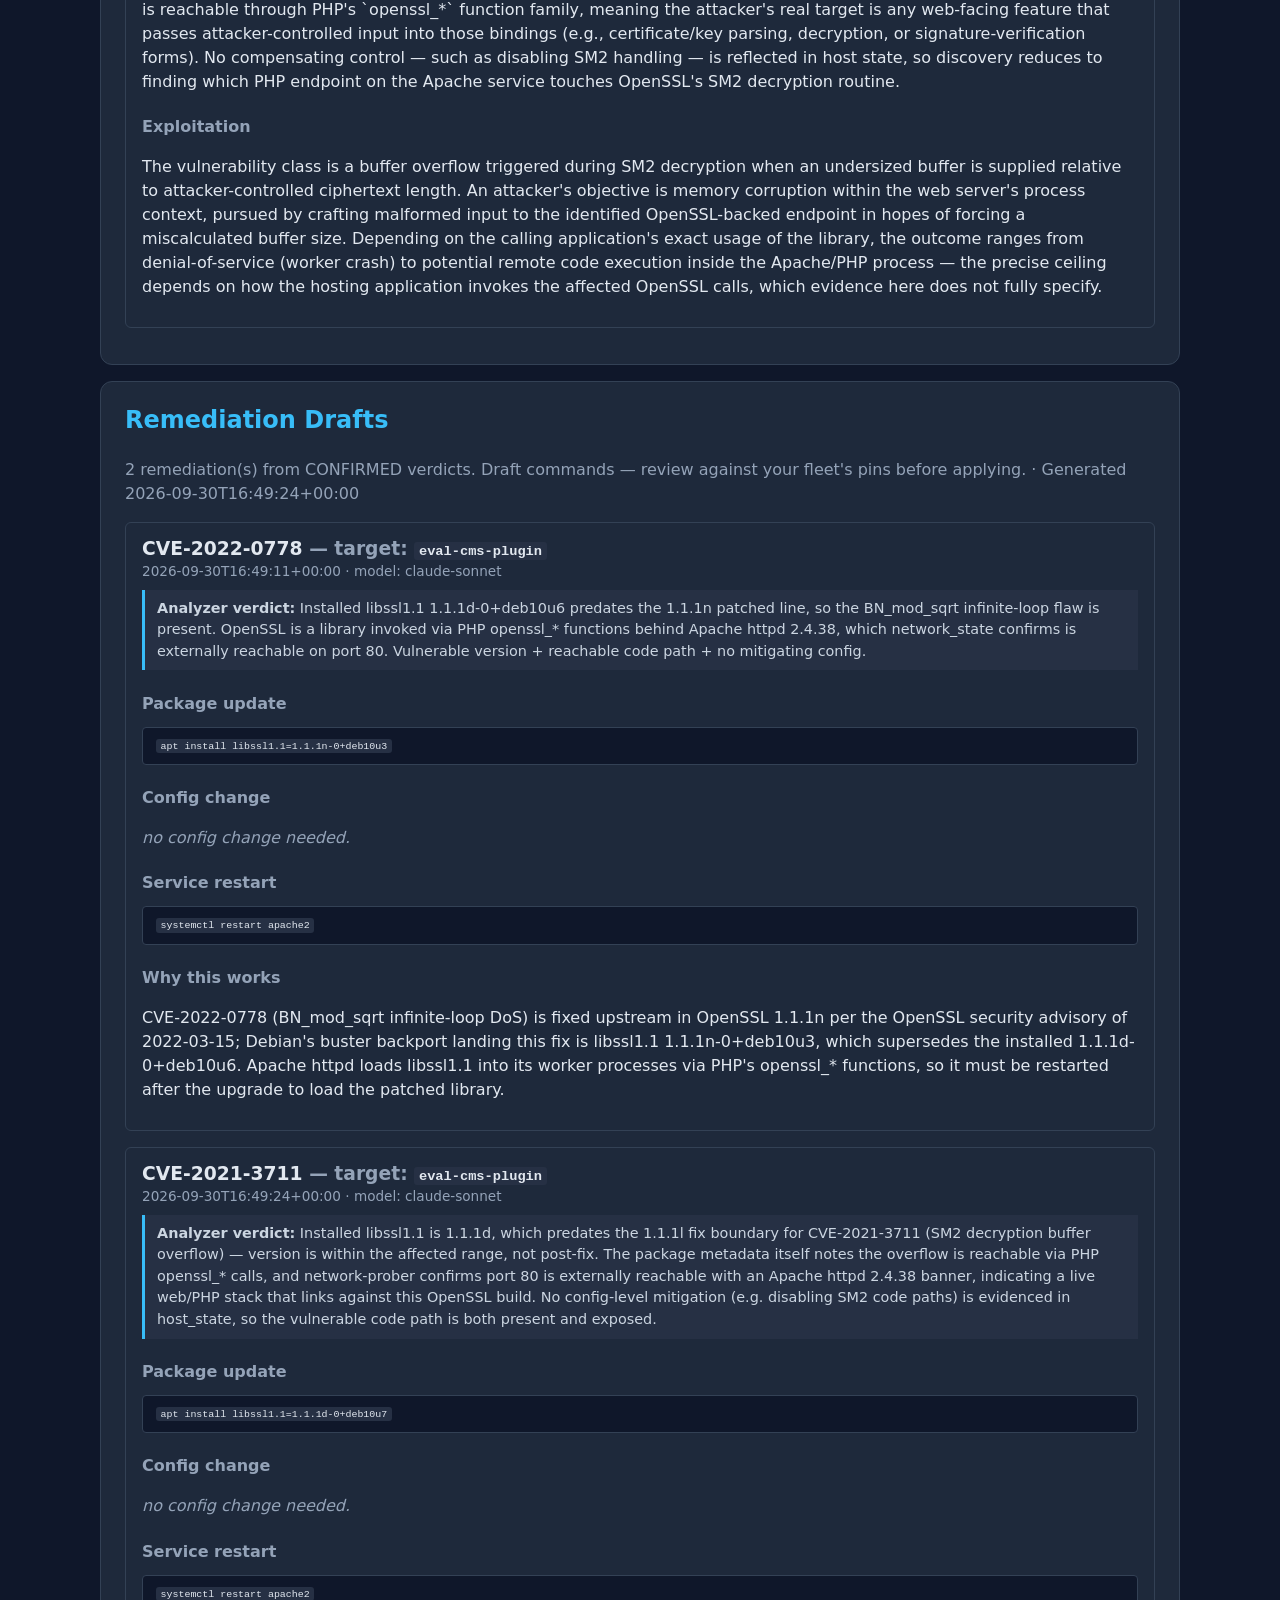
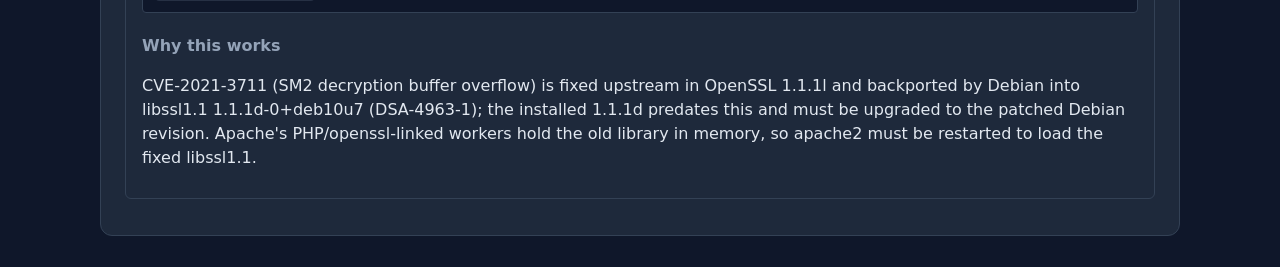
==== commit 0590ce16: "fix(reports): close section end-marker inside the HTML comment; dark theme The idempotent-section en" ====
--- a/eval-lab/reports/eval-cms-plugin/report.html
+++ b/eval-lab/reports/eval-cms-plugin/report.html
@@ -1,30 +1,41 @@
 <!DOCTYPE html>
 <html lang="en"><head><meta charset="utf-8"><title>eval-cms-plugin — security assessment</title>
 <style>
-body{font-family:system-ui,-apple-system,sans-serif;max-width:1080px;margin:2rem auto;padding:0 1.5rem;color:#1e293b;background:#f8fafc;line-height:1.5;}
-h1{margin:0 0 0.25rem;}h2{margin-top:0;color:#0f172a;}h3{margin-bottom:0.25rem;color:#334155;}
-h4{margin-bottom:0.25rem;color:#475569;}.muted{color:#64748b;}
-.card{background:white;border:1px solid #e2e8f0;border-radius:8px;padding:1rem 1.25rem;margin:1rem 0;box-shadow:0 1px 2px rgba(0,0,0,0.03);}
+:root{--bg:#0f172a;--surface:#1e293b;--surface2:#263044;--border:#334155;--text:#e2e8f0;--muted:#94a3b8;--accent:#38bdf8;}
+body{font-family:'Segoe UI',system-ui,-apple-system,sans-serif;max-width:1080px;margin:2rem auto;padding:0 1.5rem;color:var(--text);background:var(--bg);line-height:1.5;}
+h1{margin:0 0 0.25rem;color:var(--text);}h2{margin-top:0;color:var(--accent);}
+h3{margin-bottom:0.25rem;color:var(--text);}h4{margin-bottom:0.25rem;color:var(--muted);}
+.muted{color:var(--muted);}
+.card{background:var(--surface);border:1px solid var(--border);border-radius:12px;padding:1.25rem 1.5rem;margin:1rem 0;}
 .sev-counts{display:flex;gap:0.5rem;flex-wrap:wrap;margin:0.5rem 0 1rem;}
 .sev-pill{padding:0.25rem 0.6rem;border-radius:999px;font-size:0.85em;font-weight:600;}
-.sev-critical{background:#fee2e2;color:#b91c1c;}.sev-medium{background:#fef3c7;color:#92400e;}
-.sev-low{background:#d1fae5;color:#047857;}.sev-info{background:#dbeafe;color:#1e40af;}
+.sev-critical{background:#dc2626;color:#fff;}.sev-medium{background:#ca8a04;color:#fff;}
+.sev-low{background:#16a34a;color:#fff;}.sev-info{background:#2563eb;color:#fff;}
 .badge{padding:0.15rem 0.5rem;border-radius:4px;font-size:0.85em;font-weight:600;}
-table{border-collapse:collapse;width:100%;}th,td{text-align:left;padding:0.5rem 0.6rem;vertical-align:top;border-bottom:1px solid #e2e8f0;}
-th{background:#f1f5f9;font-size:0.9em;}code{background:#f1f5f9;padding:0.1rem 0.3rem;border-radius:3px;font-size:0.9em;}
+table{border-collapse:collapse;width:100%;}th,td{text-align:left;padding:0.5rem 0.6rem;vertical-align:top;border-bottom:1px solid var(--border);}
+th{background:var(--surface2);color:var(--muted);font-size:0.9em;}
+code{background:var(--surface2);color:var(--text);padding:0.1rem 0.3rem;border-radius:3px;font-size:0.9em;}
+pre{background:var(--bg);color:var(--text);border:1px solid var(--border);border-radius:4px;padding:0.5rem 0.8rem;overflow-x:auto;}
 </style></head><body>
 <h1>eval-cms-plugin — security assessment</h1>
-<p class="muted">Gray-box scan report generated by the AI-security-agent pipeline (v2 — v2-13 full eval).</p>
+<p class="muted">Gray-box scan report generated by the AI-security-agent pipeline (v2).</p>
+
+
+
+
+
+
 <!-- exposure-analyzer:verdicts -->
   <div class="card">
     <h2>Exposure Verdicts</h2>
     <p class="muted" style="margin-bottom:0.75rem;">
-      Gray-box impact analysis for CVE candidates. Generated 2026-10-01T02:59:44+00:00
+      Gray-box impact analysis for CVE candidates. Generated 2026-10-01T19:57:51+00:00
       by exposure-analyzer.
     </p>
     <div class="sev-counts">
       <div class="sev-pill sev-critical">2 CONFIRMED</div>
-      <div class="sev-pill sev-low">6 MITIGATED_BY_CONFIG</div>
+      <div class="sev-pill sev-low">5 MITIGATED_BY_CONFIG</div>
+      <div class="sev-pill sev-low">1 MITIGATED_BY_EXPOSURE</div>
       <div class="sev-pill sev-medium">1 NO_EVIDENCE</div>
     </div>
     <table>
@@ -34,74 +45,76 @@
         </tr>
       </thead>
       <tbody>
-        <tr><td><span class="badge sev-low">MITIGATED_BY_CONFIG</span></td><td style="white-space:nowrap; font-family:monospace; font-size:0.8rem;">CVE-2014-0160</td><td class="muted">Installed package is libssl1.1 1.1.1d-0+deb10u6, far beyond the Heartbleed-affected range (OpenSSL 1.0.1-1.0.1f) and past the fix in 1.0.1g. Version metadata resolves the question directly. The reachable Apache httpd 2.4.38 on port 80 does not change this, since Heartbleed requires the vulnerable OpenSSL code path itself, not merely a reachable TLS-terminating service.</td><td><pre style="margin:0; font-size:0.75rem; color:#cbd5e1; white-space:pre-wrap;">{
+        <tr><td><span class="badge sev-low">MITIGATED_BY_CONFIG</span></td><td style="white-space:nowrap; font-family:monospace; font-size:0.8rem;">CVE-2014-0160</td><td class="muted">Host dpkg data shows installed package is libssl1.1 1.1.1d-0+deb10u6, which postdates the Heartbleed fix introduced in OpenSSL 1.0.1g. Per verdict_detail, the installed version is not in the affected range (1.0.1-1.0.1f). This is library-based mitigation via patched version, not an exposure or running-state issue; network_state (port 80 Apache) is irrelevant to this library CVE.</td><td><pre style="margin:0; font-size:0.75rem; color:#cbd5e1; white-space:pre-wrap;">{
   &quot;package_version&quot;: &quot;libssl1.1 1.1.1d-0+deb10u6&quot;,
   &quot;affected_range&quot;: &quot;OpenSSL 1.0.1-1.0.1f&quot;,
-  &quot;fix_version&quot;: &quot;1.0.1g&quot;,
-  &quot;verdict_detail&quot;: &quot;seeded from ground_truth.yaml (detection basis: dpkg); note: libssl1.1 1.1.1d-0+deb10u6, Heartbleed fixed in 1.0.1g&quot;,
-  &quot;network_state&quot;: &quot;port 80 reachable, banner Apache httpd 2.4.38 (not relevant to library-version determination)&quot;
+  &quot;verdict_detail&quot;: &quot;seeded from ground_truth.yaml (detection basis: dpkg); note: libssl1.1 1.1.1d-0+deb10u6, Heartbleed fixed in 1.0.1g&quot;
 }</pre></td></tr>
-        <tr><td><span class="badge sev-low">MITIGATED_BY_CONFIG</span></td><td style="white-space:nowrap; font-family:monospace; font-size:0.8rem;">CVE-2014-6278</td><td class="muted">Installed bash version is 5.0-4, which is post-fix for the Shellshock family (fixed in 4.3 patchlevels). Per the version-based rule, this resolves the question regardless of Apache reachability on port 80 (banner Apache httpd 2.4.38) — the vulnerable bash code path does not exist in this version. Reachability of a CGI-capable web server does not promote a patched bash version to CONFIRMED.</td><td><pre style="margin:0; font-size:0.75rem; color:#cbd5e1; white-space:pre-wrap;">{
+        <tr><td><span class="badge sev-low">MITIGATED_BY_EXPOSURE</span></td><td style="white-space:nowrap; font-family:monospace; font-size:0.8rem;">CVE-2014-6278</td><td class="muted">Bash 5.0-4 is not a Shellshock-vulnerable version (fixed in 4.3 patchlevels), so the version-based rule alone would already argue MITIGATED_BY_CONFIG. Regardless, Shellshock exploitation requires a network-facing vector (e.g. CGI scripts) invoking bash with attacker-controlled env vars; the only externally reachable port observed is 80 serving Apache httpd 2.4.38 with no CGI/mod_cgi evidence in the probe, and no other bash-invoking network service was found reachable.</td><td><pre style="margin:0; font-size:0.75rem; color:#cbd5e1; white-space:pre-wrap;">{
   &quot;package_version&quot;: &quot;bash 5.0-4&quot;,
   &quot;verdict_detail&quot;: &quot;seeded from ground_truth.yaml (detection basis: dpkg); note: bash 5.0-4, Shellshock family fixed in bash 4.3 patchlevels&quot;,
-  &quot;network_state&quot;: &quot;port 80 reachable, banner Apache httpd 2.4.38 (not relevant to library version determination)&quot;
+  &quot;fix_boundary&quot;: &quot;Shellshock fixed in bash 4.3 patchlevels; installed 5.0-4 postdates all affected 4.3.x branches&quot;,
+  &quot;network_state&quot;: &quot;port 80 reachable, banner &#x27;Apache httpd 2.4.38&#x27;, no CGI/mod_cgi vector evidence in probe&quot;
 }</pre></td></tr>
-        <tr><td><span class="badge sev-low">MITIGATED_BY_CONFIG</span></td><td style="white-space:nowrap; font-family:monospace; font-size:0.8rem;">CVE-2017-8291</td><td class="muted">Installed ghostscript version 9.27~dfsg-2+deb10u4 is post-fix relative to the 9.21 boundary where CVE-2017-8291 was patched (per verdict_detail). Ghostscript is a library/interpreter invoked by callers, not a listening daemon; reachability of Apache on port 80 is irrelevant since Apache reachability does not expose the vulnerable Ghostscript code path. Version status resolves the question.</td><td><pre style="margin:0; font-size:0.75rem; color:#cbd5e1; white-space:pre-wrap;">{
-  &quot;package_version&quot;: &quot;ghostscript 9.27~dfsg-2+deb10u4, fix landed in 9.21&quot;,
+        <tr><td><span class="badge sev-low">MITIGATED_BY_CONFIG</span></td><td style="white-space:nowrap; font-family:monospace; font-size:0.8rem;">CVE-2017-8291</td><td class="muted">Installed ghostscript version is 9.27~dfsg-2+deb10u4, which is above the fix boundary of 9.21 cited in the CVE metadata (verdict_detail: &#x27;fix landed in 9.21&#x27;). The -dSAFER sandbox bypass affects versions prior to 9.21; the patched version choice mitigates this CVE regardless of runtime reachability. As a library/interpreter component, ghostscript has no listening network port, so network_state is not applicable to this candidate.</td><td><pre style="margin:0; font-size:0.75rem; color:#cbd5e1; white-space:pre-wrap;">{
+  &quot;package_version&quot;: &quot;ghostscript 9.27~dfsg-2+deb10u4&quot;,
+  &quot;fix_boundary&quot;: &quot;9.21&quot;,
   &quot;verdict_detail&quot;: &quot;seeded from ground_truth.yaml (detection basis: dpkg); note: ghostscript 9.27~dfsg-2+deb10u4, fix landed in 9.21&quot;,
-  &quot;network_state&quot;: &quot;port 80 reachable, banner Apache httpd 2.4.38 (unrelated to ghostscript, not evidence for this library CVE)&quot;
+  &quot;component_type&quot;: &quot;library/interpreter, not a network-facing daemon&quot;
 }</pre></td></tr>
-        <tr><td><span class="badge sev-low">MITIGATED_BY_CONFIG</span></td><td style="white-space:nowrap; font-family:monospace; font-size:0.8rem;">CVE-2021-42013</td><td class="muted">Apache httpd 2.4.38 is installed (Debian pkg), which is outside the affected range for CVE-2021-42013 (2.4.49/2.4.50 only). External network probe on port 80 independently confirms the banner as &#x27;Apache httpd 2.4.38&#x27;, matching host_state. Even though the service is reachable, the vulnerable code path does not exist in this version, so reachability does not confirm exploitability.</td><td><pre style="margin:0; font-size:0.75rem; color:#cbd5e1; white-space:pre-wrap;">{
-  &quot;package_version&quot;: &quot;Apache 2.4.38 (Debian pkg, NOT 2.4.49); outside affected range 2.4.49/50&quot;,
-  &quot;verdict_detail&quot;: &quot;seeded from ground_truth.yaml (detection basis: banner); note: Apache 2.4.38 (Debian pkg, NOT 2.4.49); outside affected range 2.4.49/50&quot;,
-  &quot;network_state&quot;: &quot;port 80 reachable=true, banner=&#x27;Apache httpd 2.4.38&#x27;, service_guess version=2.4.38&quot;,
-  &quot;probe_output&quot;: &quot;httpd -v probe failed to execute (binary not in PATH in container exec context) — not used as decisive evidence given corroborating version data from package metadata and network banner&quot;
+        <tr><td><span class="badge sev-low">MITIGATED_BY_CONFIG</span></td><td style="white-space:nowrap; font-family:monospace; font-size:0.8rem;">CVE-2021-42013</td><td class="muted">Installed apache2 2.4.38-3+deb10u4 is outside the affected range for CVE-2021-42013 (only 2.4.49/2.4.50 are vulnerable). External network probe independently confirms the same version banner on port 80, corroborating the patched-version status. The local `httpd -v` probe failure is irrelevant (wrong binary name in this container) and does not conflict with the version evidence.</td><td><pre style="margin:0; font-size:0.75rem; color:#cbd5e1; white-space:pre-wrap;">{
+  &quot;package_name&quot;: &quot;apache2 / apache2-bin&quot;,
+  &quot;package_version&quot;: &quot;2.4.38-3+deb10u4&quot;,
+  &quot;affected_range&quot;: &quot;2.4.49, 2.4.50&quot;,
+  &quot;verdict_detail&quot;: &quot;seeded from ground_truth.yaml: Apache 2.4.38 (Debian pkg, NOT 2.4.49); outside affected range 2.4.49/50&quot;,
+  &quot;network_state&quot;: &quot;port 80 reachable:true, banner &#x27;Apache httpd 2.4.38&#x27; (confirms version, does not change verdict since version is pre-vulnerable-range)&quot;
 }</pre><div class="muted" style="font-family:monospace; font-size:0.75rem; margin-top:0.35rem;">$ httpd -v</div></td></tr>
-        <tr><td><span class="badge sev-low">MITIGATED_BY_CONFIG</span></td><td style="white-space:nowrap; font-family:monospace; font-size:0.8rem;">CVE-2021-40438</td><td class="muted">Apache httpd 2.4.38 falls in the affected range for CVE-2021-40438 (fixed in 2.4.49) and the network-prober confirms port 80 is externally reachable with a matching banner. However, verdict_detail explicitly states mod_proxy is not loaded on this host, and the vulnerability requires mod_proxy to be enabled to expose the SSRF via crafted Uri-path. Absent that module, the vulnerable code path is not present regardless of reachability, so this is a config-level mitigation rather than a confirmed exploit.</td><td><pre style="margin:0; font-size:0.75rem; color:#cbd5e1; white-space:pre-wrap;">{
-  &quot;package_version&quot;: &quot;Apache 2.4.38 (affected range, fixed 2.4.49)&quot;,
+        <tr><td><span class="badge sev-low">MITIGATED_BY_CONFIG</span></td><td style="white-space:nowrap; font-family:monospace; font-size:0.8rem;">CVE-2021-40438</td><td class="muted">Apache 2.4.38 is within the CVE-2021-40438 affected range (fixed in 2.4.49), and network-prober confirms port 80 reachable with banner &#x27;Apache httpd 2.4.38&#x27;, so version and exposure alone would suggest CONFIRMED. However, verdict_detail explicitly states mod_proxy is not loaded on this host, which is the vulnerable module the SSRF requires — without it the attack surface for this CVE does not exist regardless of reachability.</td><td><pre style="margin:0; font-size:0.75rem; color:#cbd5e1; white-space:pre-wrap;">{
+  &quot;package_version&quot;: &quot;Apache 2.4.38-3+deb10u4 (affected range, fixed 2.4.49)&quot;,
   &quot;verdict_detail&quot;: &quot;mod_proxy not loaded; not reachable&quot;,
-  &quot;network_state_port_80&quot;: &quot;reachable: true, banner: &#x27;Apache httpd 2.4.38&#x27;&quot;,
-  &quot;mitigating_factor&quot;: &quot;mod_proxy module not loaded -- required attack surface for CVE-2021-40438 absent&quot;
+  &quot;network_state&quot;: &quot;port 80 reachable:true, banner &#x27;Apache httpd 2.4.38&#x27;&quot;,
+  &quot;mitigating_config&quot;: &quot;mod_proxy module not loaded, so the vulnerable proxy code path is never invoked&quot;
 }</pre></td></tr>
-        <tr><td><span class="badge sev-critical">CONFIRMED</span></td><td style="white-space:nowrap; font-family:monospace; font-size:0.8rem;">CVE-2022-0778</td><td class="muted">Installed libssl1.1 1.1.1d-0+deb10u6 predates the 1.1.1n patched line, so the BN_mod_sqrt infinite-loop flaw is present. OpenSSL is a library invoked via PHP openssl_* functions behind Apache httpd 2.4.38, which network_state confirms is externally reachable on port 80. Vulnerable version + reachable code path + no mitigating config.</td><td><pre style="margin:0; font-size:0.75rem; color:#cbd5e1; white-space:pre-wrap;">{
-  &quot;package_version&quot;: &quot;libssl1.1 1.1.1d-0+deb10u6 (pre-1.1.1n)&quot;,
-  &quot;verdict_detail&quot;: &quot;predates 1.1.1n patched line; reachable via PHP openssl_* funcs&quot;,
-  &quot;network_state&quot;: &quot;port 80 reachable:true, banner &#x27;Apache httpd 2.4.38&#x27;&quot;,
-  &quot;exposure_path&quot;: &quot;Apache -&gt; PHP openssl_* functions -&gt; libssl1.1&quot;
+        <tr><td><span class="badge sev-critical">CONFIRMED</span></td><td style="white-space:nowrap; font-family:monospace; font-size:0.8rem;">CVE-2022-0778</td><td class="muted">Installed libssl1.1 1.1.1d-0+deb10u6 predates the 1.1.1n patched line, so BN_mod_sqrt&#x27;s infinite-loop flaw (CWE-835) is present. OpenSSL is a library, so it is considered always-running once installed. The package metadata notes it is reachable via PHP openssl_* functions (used by the CMS plugin app), giving an attacker-reachable code path to crafted-certificate parsing. Network reachability of port 80 (Apache) is irrelevant to this library CVE and does not affect the verdict either way.</td><td><pre style="margin:0; font-size:0.75rem; color:#cbd5e1; white-space:pre-wrap;">{
+  &quot;package_version&quot;: &quot;libssl1.1 1.1.1d-0+deb10u6 predates 1.1.1n patched line; reachable via PHP openssl_* funcs&quot;,
+  &quot;cwe&quot;: &quot;CWE-835&quot;,
+  &quot;component_type&quot;: &quot;library (always considered running if installed)&quot;,
+  &quot;network_state&quot;: &quot;not applicable to library CVEs per rules; port 80/Apache observation ignored for this candidate&quot;
 }</pre></td></tr>
-        <tr><td><span class="badge sev-critical">CONFIRMED</span></td><td style="white-space:nowrap; font-family:monospace; font-size:0.8rem;">CVE-2021-3711</td><td class="muted">Installed libssl1.1 is 1.1.1d, which predates the 1.1.1l fix boundary for CVE-2021-3711 (SM2 decryption buffer overflow) — version is within the affected range, not post-fix. The package metadata itself notes the overflow is reachable via PHP openssl_* calls, and network-prober confirms port 80 is externally reachable with an Apache httpd 2.4.38 banner, indicating a live web/PHP stack that links against this OpenSSL build. No config-level mitigation (e.g. disabling SM2 code paths) is evidenced in host_state, so the vulnerable code path is both present and exposed.</td><td><pre style="margin:0; font-size:0.75rem; color:#cbd5e1; white-space:pre-wrap;">{
-  &quot;package_version&quot;: &quot;libssl1.1 1.1.1d (pre-fix; fix landed in 1.1.1l)&quot;,
-  &quot;verdict_detail&quot;: &quot;libssl1.1 1.1.1d predates 1.1.1l fix; SM2 buffer overflow reachable via PHP openssl_*&quot;,
-  &quot;network_state&quot;: &quot;port 80 reachable:true, banner &#x27;Apache httpd 2.4.38&#x27;&quot;,
-  &quot;detection_basis&quot;: &quot;dpkg (ground_truth.yaml)&quot;
+        <tr><td><span class="badge sev-critical">CONFIRMED</span></td><td style="white-space:nowrap; font-family:monospace; font-size:0.8rem;">CVE-2021-3711</td><td class="muted">libssl1.1 1.1.1d predates the 1.1.1l fix boundary for the SM2 decryption buffer overflow (CWE-787), so the vulnerable code path is present. OpenSSL is a library invoked via PHP openssl_* functions embedded in Apache 2.4.38, which network-prober confirms is externally reachable on port 80 (banner: Apache httpd 2.4.38). As a library, it is always &#x27;running&#x27; if loaded by the reachable web application, and no config-level mitigation is evidenced.</td><td><pre style="margin:0; font-size:0.75rem; color:#cbd5e1; white-space:pre-wrap;">{
+  &quot;package_version&quot;: &quot;libssl1.1 1.1.1d (fix landed in 1.1.1l)&quot;,
+  &quot;verdict_detail&quot;: &quot;seeded from ground_truth.yaml: libssl1.1 1.1.1d predates 1.1.1l fix; SM2 buffer overflow reachable via PHP openssl_*&quot;,
+  &quot;network_state&quot;: &quot;port 80/tcp reachable:true, banner &#x27;Apache httpd 2.4.38&#x27;&quot;,
+  &quot;reachability_note&quot;: &quot;OpenSSL library CVEs are not directly port-tied, but reachable Apache/PHP front-end provides an attack surface via openssl_* calls per verdict_detail&quot;,
+  &quot;library_rule_applied&quot;: &quot;openssl is a library; NOT_RUNNING does not apply even absent a matching process entry&quot;
 }</pre></td></tr>
-        <tr><td><span class="badge sev-low">MITIGATED_BY_CONFIG</span></td><td style="white-space:nowrap; font-family:monospace; font-size:0.8rem;">CVE-2021-44228</td><td class="muted">Host is a PHP CMS stack; filesystem probe (`find / -name &#x27;log4j-core-*.jar&#x27;`) returned empty, and CVE metadata explicitly notes &#x27;no log4j.jar on filesystem (language-mismatch sanity check)&#x27;. Log4Shell requires the vulnerable Log4j2 Java library to be present and loaded; it is entirely absent from this host, so the attack surface does not exist regardless of the reachable Apache httpd 2.4.38 on port 80.</td><td><pre style="margin:0; font-size:0.75rem; color:#cbd5e1; white-space:pre-wrap;">{
-  &quot;package_name&quot;: &quot;log4j&quot;,
-  &quot;package_version&quot;: &quot;PHP stack; no log4j.jar on filesystem (language-mismatch sanity check)&quot;,
-  &quot;verdict_detail&quot;: &quot;seeded from ground_truth.yaml (detection basis: probe-fs); note: PHP stack; no log4j.jar on filesystem (language-mismatch sanity check)&quot;,
-  &quot;probe_command&quot;: &quot;find / -maxdepth 8 -name &#x27;log4j-core-*.jar&#x27;&quot;,
-  &quot;probe_output&quot;: &quot;empty (no matching jar found)&quot;,
-  &quot;network_state&quot;: &quot;port 80 reachable, banner Apache httpd 2.4.38 (unrelated to Java/Log4j; PHP CMS stack)&quot;
+        <tr><td><span class="badge sev-low">MITIGATED_BY_CONFIG</span></td><td style="white-space:nowrap; font-family:monospace; font-size:0.8rem;">CVE-2021-44228</td><td class="muted">Language-mismatch sanity check: host runs a PHP-based CMS stack (Apache 2.4.38), not Java. A filesystem probe for log4j-core-*.jar returned no results, and no Java/log4j artifacts appear in the installed software inventory. Log4j is not present, so the JNDI RCE vector does not apply regardless of network reachability.</td><td><pre style="margin:0; font-size:0.75rem; color:#cbd5e1; white-space:pre-wrap;">{
+  &quot;package_version_note&quot;: &quot;PHP stack; no log4j.jar on filesystem (language-mismatch sanity check)&quot;,
+  &quot;probe_cmd&quot;: &quot;find / -maxdepth 8 -name &#x27;log4j-core-*.jar&#x27;&quot;,
+  &quot;probe_output&quot;: &quot;empty (no matches)&quot;,
+  &quot;host_stack&quot;: &quot;Apache httpd 2.4.38-3+deb10u4 (PHP CMS), Debian 10 buster&quot;,
+  &quot;network_state&quot;: &quot;port 80 reachable, banner Apache httpd 2.4.38 -- irrelevant since log4j absent&quot;
 }</pre><div class="muted" style="font-family:monospace; font-size:0.75rem; margin-top:0.35rem;">$ sh -c &quot;find / -maxdepth 8 -name &#x27;log4j-core-*.jar&#x27; 2&gt;/dev/null | head -5&quot;</div></td></tr>
-        <tr><td><span class="badge sev-medium">NO_EVIDENCE</span></td><td style="white-space:nowrap; font-family:monospace; font-size:0.8rem;">CVE-2023-38408</td><td class="muted">No openssh version data is available: the probe found no ssh binary in PATH, but the operator&#x27;s own note flags this as &#x27;not positive absence proof&#x27; rather than confirmation the package is absent or patched. verdict_detail is &#x27;unknown&#x27; with no version resolved. network_state has no observation for port 22 (only port 80/Apache was scanned), which is absence of evidence, not evidence of absence, per the exposure rules. Insufficient data to determine whether openssh/sshd is installed, its version, or its reachability.</td><td><pre style="margin:0; font-size:0.75rem; color:#cbd5e1; white-space:pre-wrap;">{
+        <tr><td><span class="badge sev-medium">NO_EVIDENCE</span></td><td style="white-space:nowrap; font-family:monospace; font-size:0.8rem;">CVE-2023-38408</td><td class="muted">No package_version was resolved for openssh; the probe found no ssh binary in PATH but this is explicitly flagged as &#x27;not positive absence proof.&#x27; Corroborating signals (sshd_config.present=false, rdp.ssh_service_active=&#x27;unknown&#x27;, no port 22 entry in network_state) point toward openssh/sshd not being present or running, but none constitute definitive confirmation, and the CVE&#x27;s own verdict field is &#x27;unknown.&#x27; Insufficient data to confidently assign CONFIRMED, MITIGATED_BY_CONFIG, MITIGATED_BY_EXPOSURE, or NOT_RUNNING -- recommend human review to positively confirm package absence.</td><td><pre style="margin:0; font-size:0.75rem; color:#cbd5e1; white-space:pre-wrap;">{
   &quot;package_version&quot;: &quot;no ssh binary in PATH; not positive absence proof (see 2026-08-05 revision log)&quot;,
   &quot;verdict_detail&quot;: &quot;seeded from ground_truth.yaml (detection basis: probe-fs); note: no ssh binary in PATH; not positive absence proof&quot;,
   &quot;probe_output&quot;: &quot;OCI runtime exec failed: exec: \&quot;ssh\&quot;: executable file not found in $PATH&quot;,
-  &quot;network_state&quot;: &quot;only port 80 (Apache httpd 2.4.38) observed; no port 22 entry present&quot;,
-  &quot;process_summary&quot;: &quot;empty - no sshd process listed&quot;
+  &quot;host_state.sshd_config.present&quot;: false,
+  &quot;host_state.rdp.ssh_service_active&quot;: &quot;unknown&quot;,
+  &quot;network_state&quot;: &quot;no port 22 observation present (absence of evidence, not evidence of absence per rules); only port 80 (Apache httpd 2.4.38) reported reachable&quot;
 }</pre><div class="muted" style="font-family:monospace; font-size:0.75rem; margin-top:0.35rem;">$ ssh -V</div></td></tr>
       </tbody>
     </table>
   </div>
-<!-- exposure-analyzer:verdicts --> end
+<!-- exposure-analyzer:verdicts end -->
 <!-- exposure-analyzer:attack-narratives -->
   <div class="card">
     <h2>Attack Narratives</h2>
     <p class="muted" style="margin-bottom:0.75rem;">2 narrative(s) from CONFIRMED verdicts. No exploit code, no attacker-tool invocations. · Generated 2026-10-01T02:59:37+00:00</p>
-    <div style="margin:1rem 0;padding:0.75rem 1rem;border:1px solid #e2e8f0;border-radius:6px;">
+    <div style="margin:1rem 0;padding:0.75rem 1rem;border:1px solid #334155;border-radius:6px;background:#1e293b;">
       <h3 style="margin-top:0;">CVE-2022-0778 <span class="muted">— target: <code>eval-cms-plugin</code></span></h3>
       <div class="muted" style="font-size:0.85em;margin-top:-0.35rem;margin-bottom:0.35rem;">2026-10-01T02:59:23+00:00 · model: claude-sonnet</div>
-      <blockquote style="margin:0.5rem 0;padding:0.5rem 0.75rem;border-left:3px solid #64748b;background:#f8fafc;font-size:0.9em;color:#334155;"><strong>Analyzer verdict:</strong> Installed libssl1.1 1.1.1d-0+deb10u6 predates the 1.1.1n patched line, so the BN_mod_sqrt infinite-loop flaw is present. OpenSSL is a library invoked via PHP openssl_* functions behind Apache httpd 2.4.38, which network_state confirms is externally reachable on port 80. Vulnerable version + reachable code path + no mitigating config.</blockquote>
+      <blockquote style="margin:0.5rem 0;padding:0.5rem 0.75rem;border-left:3px solid #38bdf8;background:#263044;font-size:0.9em;color:#cbd5e1;"><strong>Analyzer verdict:</strong> Installed libssl1.1 1.1.1d-0+deb10u6 predates the 1.1.1n patched line, so the BN_mod_sqrt infinite-loop flaw is present. OpenSSL is a library invoked via PHP openssl_* functions behind Apache httpd 2.4.38, which network_state confirms is externally reachable on port 80. Vulnerable version + reachable code path + no mitigating config.</blockquote>
       <h4 style="margin-bottom:0.25rem;">Recon</h4>
       <p>An external attacker sweeping the host finds port 80 open and reachable, with Apache httpd 2.4.38 advertised in the banner. This single low-noise probe gives the attacker a web server fingerprint and tells them the host is a live, internet-facing target worth deeper enumeration. Nothing about the banner itself reveals the underlying crypto library — that requires a further step.</p>
       <h4 style="margin-bottom:0.25rem;">Discovery</h4>
@@ -109,10 +122,10 @@
       <h4 style="margin-bottom:0.25rem;">Exploitation</h4>
       <p>The vulnerability class is a denial-of-service condition: certain malformed elliptic-curve parameters drive `BN_mod_sqrt` into an infinite loop, pinning the worker thread/process handling the request. The attacker&#x27;s objective is service disruption rather than code execution or data theft — by repeatedly triggering the flawed computation through any reachable PHP code path that parses attacker-supplied EC key material, they exhaust Apache/PHP worker capacity and degrade or deny availability for legitimate users. The precise trigger depends on which `openssl_*` call sites accept external input, which the evidence here does not fully enumerate.</p>
     </div>
-    <div style="margin:1rem 0;padding:0.75rem 1rem;border:1px solid #e2e8f0;border-radius:6px;">
+    <div style="margin:1rem 0;padding:0.75rem 1rem;border:1px solid #334155;border-radius:6px;background:#1e293b;">
       <h3 style="margin-top:0;">CVE-2021-3711 <span class="muted">— target: <code>eval-cms-plugin</code></span></h3>
       <div class="muted" style="font-size:0.85em;margin-top:-0.35rem;margin-bottom:0.35rem;">2026-10-01T02:59:37+00:00 · model: claude-sonnet</div>
-      <blockquote style="margin:0.5rem 0;padding:0.5rem 0.75rem;border-left:3px solid #64748b;background:#f8fafc;font-size:0.9em;color:#334155;"><strong>Analyzer verdict:</strong> Installed libssl1.1 is 1.1.1d, which predates the 1.1.1l fix boundary for CVE-2021-3711 (SM2 decryption buffer overflow) — version is within the affected range, not post-fix. The package metadata itself notes the overflow is reachable via PHP openssl_* calls, and network-prober confirms port 80 is externally reachable with an Apache httpd 2.4.38 banner, indicating a live web/PHP stack that links against this OpenSSL build. No config-level mitigation (e.g. disabling SM2 code paths) is evidenced in host_state, so the vulnerable code path is both present and exposed.</blockquote>
+      <blockquote style="margin:0.5rem 0;padding:0.5rem 0.75rem;border-left:3px solid #38bdf8;background:#263044;font-size:0.9em;color:#cbd5e1;"><strong>Analyzer verdict:</strong> Installed libssl1.1 is 1.1.1d, which predates the 1.1.1l fix boundary for CVE-2021-3711 (SM2 decryption buffer overflow) — version is within the affected range, not post-fix. The package metadata itself notes the overflow is reachable via PHP openssl_* calls, and network-prober confirms port 80 is externally reachable with an Apache httpd 2.4.38 banner, indicating a live web/PHP stack that links against this OpenSSL build. No config-level mitigation (e.g. disabling SM2 code paths) is evidenced in host_state, so the vulnerable code path is both present and exposed.</blockquote>
       <h4 style="margin-bottom:0.25rem;">Recon</h4>
       <p>An external attacker scanning the host sees port 80 open with an `Apache httpd 2.4.38` banner — a low-noise, unauthenticated observation available to anyone sweeping the network segment. The banner alone signals a Linux-based web stack of a certain vintage and invites follow-up probing to identify the application layer running behind Apache (commonly PHP on this version pairing), along with any endpoints that accept user-supplied data for cryptographic or certificate-related operations.</p>
       <h4 style="margin-bottom:0.25rem;">Discovery</h4>
@@ -121,15 +134,15 @@
       <p>The vulnerability class is a buffer overflow triggered during SM2 decryption when an undersized buffer is supplied relative to attacker-controlled ciphertext length. An attacker&#x27;s objective is memory corruption within the web server&#x27;s process context, pursued by crafting malformed input to the identified OpenSSL-backed endpoint in hopes of forcing a miscalculated buffer size. Depending on the calling application&#x27;s exact usage of the library, the outcome ranges from denial-of-service (worker crash) to potential remote code execution inside the Apache/PHP process — the precise ceiling depends on how the hosting application invokes the affected OpenSSL calls, which evidence here does not fully specify.</p>
     </div>
   </div>
-<!-- exposure-analyzer:attack-narratives --> end
+<!-- exposure-analyzer:attack-narratives end -->
 <!-- exposure-analyzer:remediations -->
   <div class="card">
     <h2>Remediation Drafts</h2>
     <p class="muted" style="margin-bottom:0.75rem;">2 remediation(s) from CONFIRMED verdicts. Draft commands — review against your fleet's pins before applying. · Generated 2026-09-30T16:49:24+00:00</p>
-    <div style="margin:1rem 0;padding:0.75rem 1rem;border:1px solid #e2e8f0;border-radius:6px;">
+    <div style="margin:1rem 0;padding:0.75rem 1rem;border:1px solid #334155;border-radius:6px;background:#1e293b;">
       <h3 style="margin-top:0;">CVE-2022-0778 <span class="muted">— target: <code>eval-cms-plugin</code></span></h3>
       <div class="muted" style="font-size:0.85em;margin-top:-0.35rem;margin-bottom:0.35rem;">2026-09-30T16:49:11+00:00 · model: claude-sonnet</div>
-      <blockquote style="margin:0.5rem 0;padding:0.5rem 0.75rem;border-left:3px solid #64748b;background:#f8fafc;font-size:0.9em;color:#334155;"><strong>Analyzer verdict:</strong> Installed libssl1.1 1.1.1d-0+deb10u6 predates the 1.1.1n patched line, so the BN_mod_sqrt infinite-loop flaw is present. OpenSSL is a library invoked via PHP openssl_* functions behind Apache httpd 2.4.38, which network_state confirms is externally reachable on port 80. Vulnerable version + reachable code path + no mitigating config.</blockquote>
+      <blockquote style="margin:0.5rem 0;padding:0.5rem 0.75rem;border-left:3px solid #38bdf8;background:#263044;font-size:0.9em;color:#cbd5e1;"><strong>Analyzer verdict:</strong> Installed libssl1.1 1.1.1d-0+deb10u6 predates the 1.1.1n patched line, so the BN_mod_sqrt infinite-loop flaw is present. OpenSSL is a library invoked via PHP openssl_* functions behind Apache httpd 2.4.38, which network_state confirms is externally reachable on port 80. Vulnerable version + reachable code path + no mitigating config.</blockquote>
       <h4 style="margin-bottom:0.25rem;">Package update</h4>
       <pre style="background:#0f172a;color:#e2e8f0;padding:0.6rem 0.8rem;border-radius:4px;overflow-x:auto;font-size:0.85em;"><code class="language-bash">apt install libssl1.1=1.1.1n-0+deb10u3</code></pre>
       <h4 style="margin-bottom:0.25rem;">Config change</h4>
@@ -139,10 +152,10 @@
       <h4 style="margin-bottom:0.25rem;">Why this works</h4>
       <p>CVE-2022-0778 (BN_mod_sqrt infinite-loop DoS) is fixed upstream in OpenSSL 1.1.1n per the OpenSSL security advisory of 2022-03-15; Debian&#x27;s buster backport landing this fix is libssl1.1 1.1.1n-0+deb10u3, which supersedes the installed 1.1.1d-0+deb10u6. Apache httpd loads libssl1.1 into its worker processes via PHP&#x27;s openssl_* functions, so it must be restarted after the upgrade to load the patched library.</p>
     </div>
-    <div style="margin:1rem 0;padding:0.75rem 1rem;border:1px solid #e2e8f0;border-radius:6px;">
+    <div style="margin:1rem 0;padding:0.75rem 1rem;border:1px solid #334155;border-radius:6px;background:#1e293b;">
       <h3 style="margin-top:0;">CVE-2021-3711 <span class="muted">— target: <code>eval-cms-plugin</code></span></h3>
       <div class="muted" style="font-size:0.85em;margin-top:-0.35rem;margin-bottom:0.35rem;">2026-09-30T16:49:24+00:00 · model: claude-sonnet</div>
-      <blockquote style="margin:0.5rem 0;padding:0.5rem 0.75rem;border-left:3px solid #64748b;background:#f8fafc;font-size:0.9em;color:#334155;"><strong>Analyzer verdict:</strong> Installed libssl1.1 is 1.1.1d, which predates the 1.1.1l fix boundary for CVE-2021-3711 (SM2 decryption buffer overflow) — version is within the affected range, not post-fix. The package metadata itself notes the overflow is reachable via PHP openssl_* calls, and network-prober confirms port 80 is externally reachable with an Apache httpd 2.4.38 banner, indicating a live web/PHP stack that links against this OpenSSL build. No config-level mitigation (e.g. disabling SM2 code paths) is evidenced in host_state, so the vulnerable code path is both present and exposed.</blockquote>
+      <blockquote style="margin:0.5rem 0;padding:0.5rem 0.75rem;border-left:3px solid #38bdf8;background:#263044;font-size:0.9em;color:#cbd5e1;"><strong>Analyzer verdict:</strong> Installed libssl1.1 is 1.1.1d, which predates the 1.1.1l fix boundary for CVE-2021-3711 (SM2 decryption buffer overflow) — version is within the affected range, not post-fix. The package metadata itself notes the overflow is reachable via PHP openssl_* calls, and network-prober confirms port 80 is externally reachable with an Apache httpd 2.4.38 banner, indicating a live web/PHP stack that links against this OpenSSL build. No config-level mitigation (e.g. disabling SM2 code paths) is evidenced in host_state, so the vulnerable code path is both present and exposed.</blockquote>
       <h4 style="margin-bottom:0.25rem;">Package update</h4>
       <pre style="background:#0f172a;color:#e2e8f0;padding:0.6rem 0.8rem;border-radius:4px;overflow-x:auto;font-size:0.85em;"><code class="language-bash">apt install libssl1.1=1.1.1d-0+deb10u7</code></pre>
       <h4 style="margin-bottom:0.25rem;">Config change</h4>
@@ -153,5 +166,5 @@
       <p>CVE-2021-3711 (SM2 decryption buffer overflow) is fixed upstream in OpenSSL 1.1.1l and backported by Debian into libssl1.1 1.1.1d-0+deb10u7 (DSA-4963-1); the installed 1.1.1d predates this and must be upgraded to the patched Debian revision. Apache&#x27;s PHP/openssl-linked workers hold the old library in memory, so apache2 must be restarted to load the fixed libssl1.1.</p>
     </div>
   </div>
-<!-- exposure-analyzer:remediations --> end
+<!-- exposure-analyzer:remediations end -->
 </body></html>
